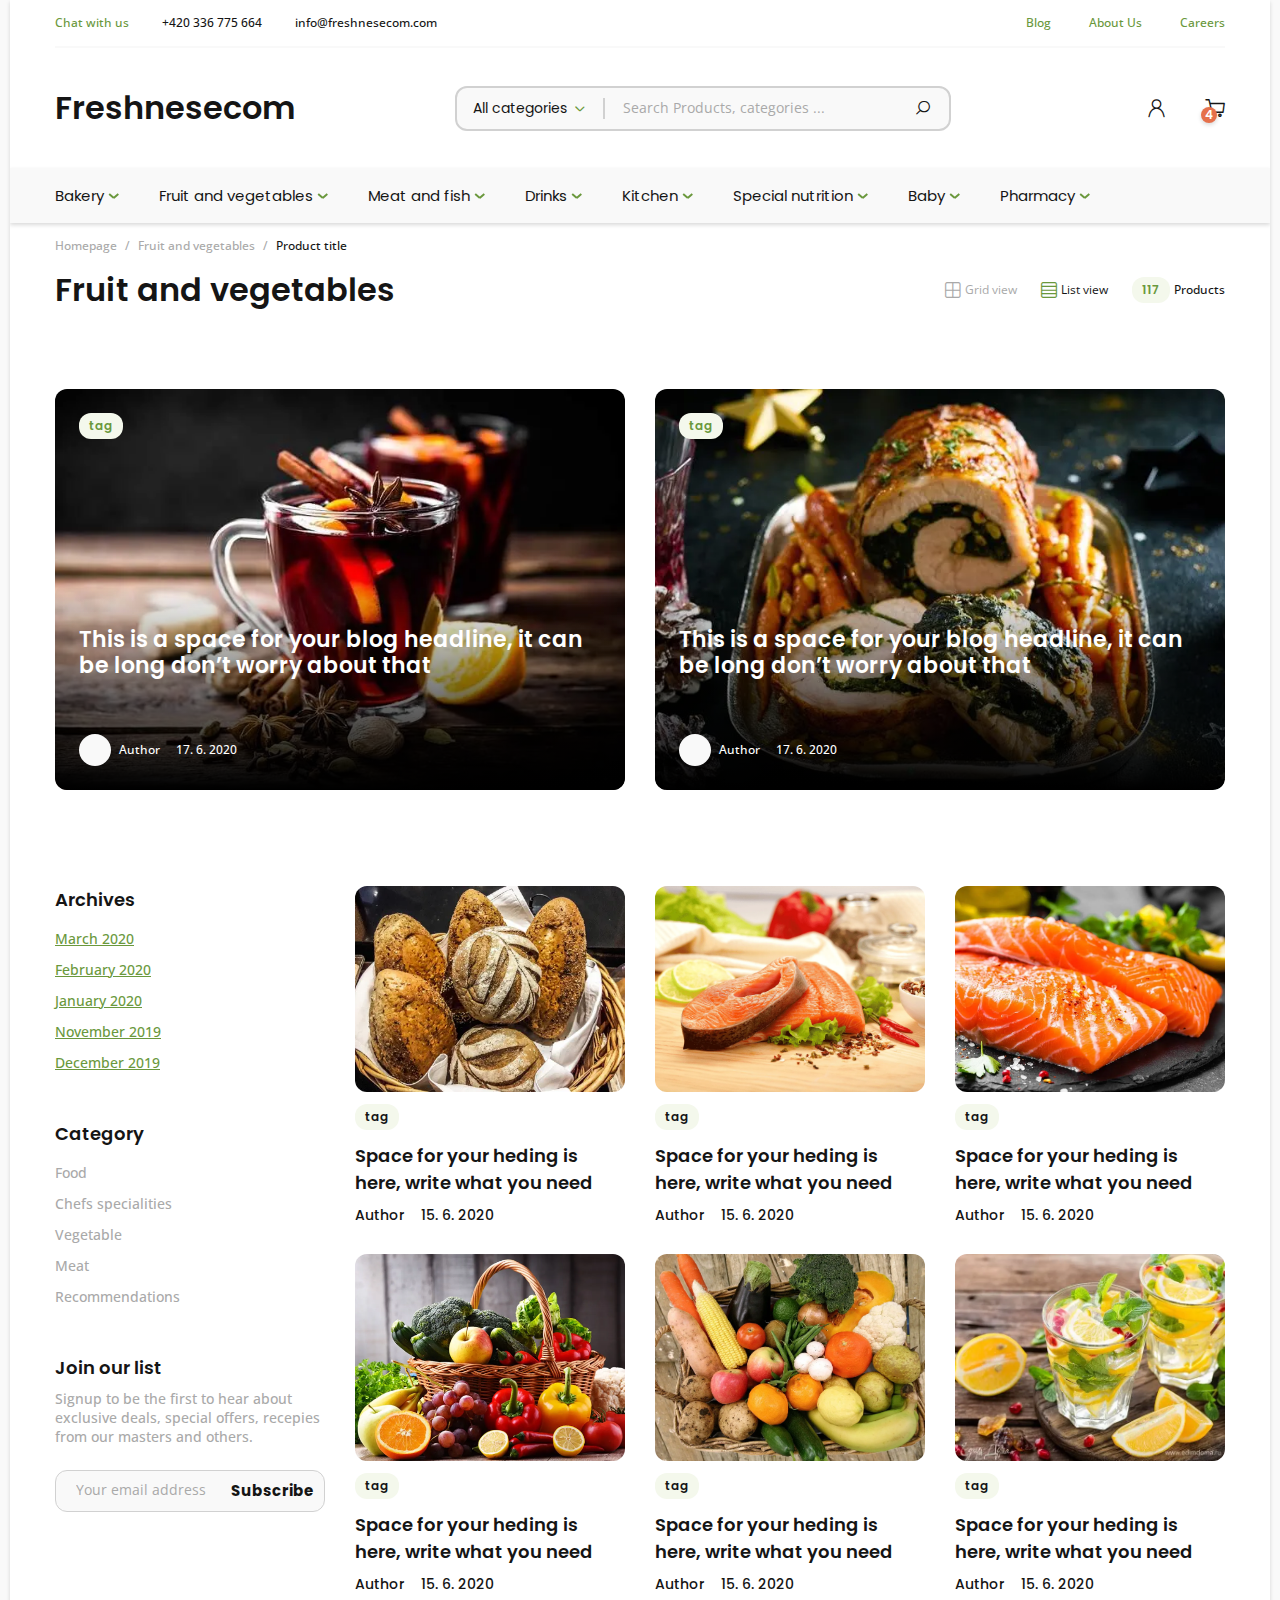
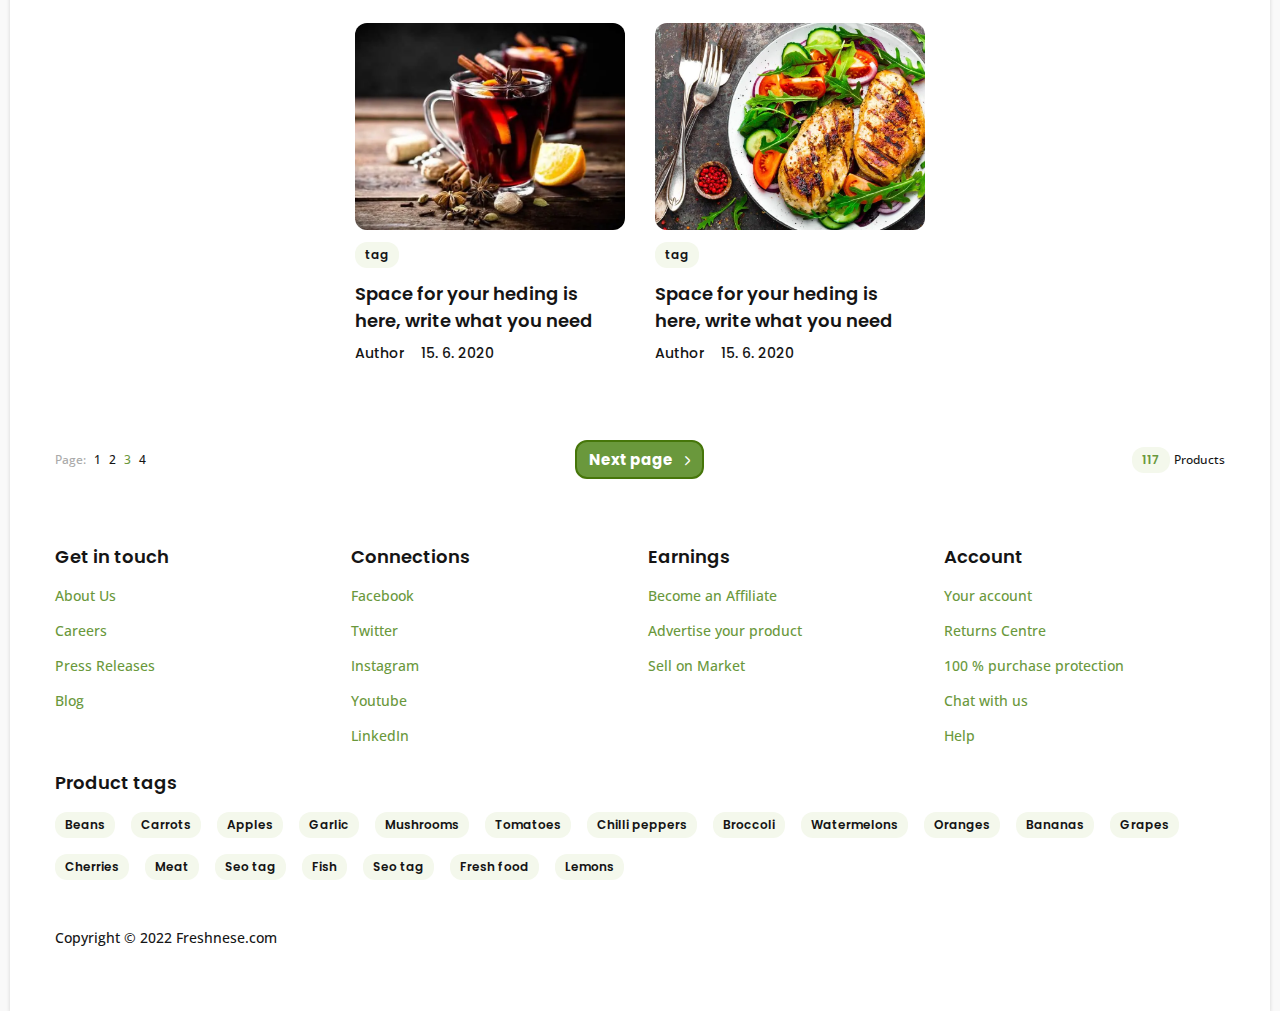
==== blog.html @ 4ec15a3d "27.02.2022" ====
<!DOCTYPE html>
<html lang="ru">

<head>
	<title>Блог</title>
	<meta charset="UTF-8">
	<meta name="format-detection" content="telephone=no">
	<!-- <style>body{opacity: 0;}</style> -->
	<link rel="stylesheet" href="css/style.css?_v=20220222182435">
	<!-- <link rel="shortcut icon" href="favicon.ico"> -->
	<!-- <meta name="robots" content="noindex, nofollow"> -->
	<meta name="viewport" content="width=device-width, initial-scale=1.0">
</head>

<body>
	<div class="loading">
		<img src="img/icons/loading.gif" alt="">
	</div>
	<div class="wrapper">
		<div class="wrapper__container _shadow">
			<!-- =================================== -->
			<header class="header">
				<div class="header__wrapper">
					<!-- Верхний этаж ============================= -->
					<div class="header__item top-floor">
						<div class="top-floor__body _flex">
							<div data-da=".bottom-floor__contacts,767.98" class="top-floor__item block-info _flex">
								<a href="#" class="block-info__item chat">Chat with us</a>
								<a href="tel:420336775664" class="block-info__item phone">+420 336 775 664</a>
								<a href="mailto:info@freshnesecom.com" class="block-info__item email">info@freshnesecom.com</a>
							</div>
							<div class="top-floor__item block-menu">
								<nav class="block-menu__body">
									<ul data-da=".bottom-floor__menu,767.98" class="block-menu__list _flex">
										<li class="block-menu__item"><a href="#" class="block-menu__link">Blog</a></li>
										<li class="block-menu__item"><a href="#" class="block-menu__link">About Us</a></li>
										<li class="block-menu__item"><a href="#" class="block-menu__link">Careers</a></li>
									</ul>
								</nav>
							</div>
						</div>
					</div>
					<!-- Второй этаж ============================== -->
					<div class="header__item middle-floor">
						<div class="middle-floor__body _flex">
							<!--  -->
							<div class="middle-floor__item">
								<a href="#" class="logo _title-h1">Freshnesecom</a>
							</div>
							<!--  -->
							<div class="middle-floor__item">
								<div class="action-box">
									<div class="action-box__item">
										<div class="action-box__category category">
											<button type="button" class="category__title category__title-text _icon-arrow-a">All
												categories</button>
											<button type="button" class="category__title category__title-icon"></button>
											<!-- category__body -->
										</div>
									</div>
									<div class="action-box__item">
										<div class="action-box__search search">
											<form action="#" class="search__body">
												<input autocomplete="off" type="search" name="form[]" data-error="Ошибка" placeholder="Search Products, categories ..." class="search__input">
												<button type="button" class="search__button _icon-search"></button>
											</form>
										</div>
									</div>
								</div>
							</div>
							<!--  -->
							<div class="middle-floor__item">
								<div class="middle-floor__icons icons-box">
									<button type="button" class="icon-search _icon-search"></button>
									<a href="#" class="icon-user _icon-user"></a>
									<a href="#" data-popup="#popup" class="icon-cart _icon-cart"><span class="_shadow">4</span></a>
									<button type="button" class="icon-menu"><span></span></button>
								</div>
							</div>
							<!--  -->
							<div id="category__body" class="category__body">
								<!-- <div class="category__inner"> -->
								<div id="js-menu" class="category__content category-menu">
									<ul class="category-menu__list">
										<li><a href="#">Bakery</a>
											<ul class="category-menu__sub-list">
												<li><a href="#">Bakery 1</a></li>
												<li><a href="#">Bakery 2</a></li>
												<li><a href="#">Bakery 3</a>
													<ul class="category-menu__sub-list">
														<li><a href="#">Bakery 3.1</a></li>
														<li><a href="#">Bakery 3.2</a></li>
														<li><a href="#">Bakery 3.3</a></li>
													</ul>
												</li>
											</ul>
										</li>
										<li><a href="#">Fruit and vegetables</a>
											<ul class="category-menu__sub-list">
												<li><a href="#">Fruit and vegetables 1</a></li>
												<li><a href="#">Fruit and vegetables 2</a></li>
												<li><a href="#">Fruit and vegetables 3</a>
													<ul class="category-menu__sub-list">
														<li><a href="#">Fruit and vegetables 3.1</a></li>
														<li><a href="#">Fruit and vegetables 3.2</a>
															<ul class="category-menu__sub-list">
																<li><a href="#">Fruit and vegetables 3.2.1</a></li>
																<li><a href="#">Fruit and vegetables 3.2.2</a></li>
																<li><a href="#">Fruit and vegetables 3.2.3</a></li>
															</ul>
														</li>
														<li><a href="#">Fruit and vegetables 3.3</a></li>
													</ul>
												</li>
											</ul>
										</li>
										<li><a href="#">Meat and fish</a></li>
										<li><a href="#">Drinks</a></li>
										<li><a href="#">Kitchen</a></li>
										<li><a href="#">Special nutrition</a></li>
										<li><a href="#">Baby</a></li>
										<li><a href="#">Pharmacy</a></li>
									</ul>
								</div>
								<!-- </div> -->
							</div>
						</div>
					</div>
					<!-- Нижний этаж ============================== -->
					<div class="header__item bottom-floor _shadow">
						<nav data-spollers data-one-spoller class="bottom-floor__body spollers _flex">
							<div class="bottom-floor__contacts"></div>
							<!--  -->
							<div class="spollers__item">
								<button type="button" data-spoller class="spollers__title">Bakery</button>
								<div class="spollers__body">
									<div>
										<a href="#" class="spollers__link">Bakery 1</a>
										<a href="#" class="spollers__link">Bakery 2</a>
										<a href="#" class="spollers__link">Bakery 3</a>
									</div>
								</div>
							</div>
							<!--  -->
							<div class="spollers__item">
								<button type="button" data-spoller class="spollers__title">Fruit and vegetables</button>
								<div class="spollers__body">
									<div>
										<a href="#" class="spollers__link">Fruit and vegetables 1</a>
										<a href="#" class="spollers__link">Fruit and vegetables 2</a>
										<a href="#" class="spollers__link">Fruit and vegetables 3</a>
									</div>
								</div>
							</div>
							<!--  -->
							<div class="spollers__item">
								<button type="button" data-spoller class="spollers__title">Meat and fish</button>
								<div class="spollers__body">
									<div>
										<a href="#" class="spollers__link">Meat and fish 1</a>
										<a href="#" class="spollers__link">Meat and fish 2</a>
										<a href="#" class="spollers__link">Meat and fish 3</a>
									</div>
								</div>
							</div>
							<!--  -->
							<div class="spollers__item">
								<button type="button" data-spoller class="spollers__title">Drinks</button>
								<div class="spollers__body">
									<div>
										<a href="#" class="spollers__link">Drinks 1</a>
										<a href="#" class="spollers__link">Drinks 2</a>
										<a href="#" class="spollers__link">Drinks 3</a>
									</div>
								</div>
							</div>
							<!--  -->
							<div class="spollers__item">
								<button type="button" data-spoller class="spollers__title">Kitchen</button>
								<div class="spollers__body">
									<div>
										<a href="#" class="spollers__link">Kitchen 1</a>
										<a href="#" class="spollers__link">Kitchen 2</a>
										<a href="#" class="spollers__link">Kitchen 3</a>
									</div>
								</div>
							</div>
							<!--  -->
							<div class="spollers__item">
								<button type="button" data-spoller class="spollers__title">Special nutrition</button>
								<div class="spollers__body">
									<div>
										<a href="#" class="spollers__link">Special nutrition 1</a>
										<a href="#" class="spollers__link">Special nutrition 2</a>
										<a href="#" class="spollers__link">Special nutrition 3</a>
									</div>
								</div>
							</div>
							<!--  -->
							<div class="spollers__item">
								<button type="button" data-spoller class="spollers__title">Baby</button>
								<div class="spollers__body">
									<div>
										<a href="#" class="spollers__link">Baby 1</a>
										<a href="#" class="spollers__link">Baby 2</a>
										<a href="#" class="spollers__link">Baby 3</a>
									</div>
								</div>
							</div>
							<!--  -->
							<div class="spollers__item">
								<button type="button" data-spoller class="spollers__title">Pharmacy</button>
								<div class="spollers__body">
									<div>
										<a href="#" class="spollers__link">Pharmacy 1</a>
										<a href="#" class="spollers__link">Pharmacy 2</a>
										<a href="#" class="spollers__link">Pharmacy 3</a>
									</div>
								</div>
							</div>
							<!--  -->
							<div class="bottom-floor__menu"></div>
						</nav>
					</div>
					<!-- ============================= -->
				</div>
			</header>
			<!-- =================================== -->
			<main class="page blog-page _scroll">
				<!-- ======================== -->
				<div class="page__body page-header">
					<div class="page-header__item bread-crumbs">
						<a href="" class="bread-crumbs__item">Homepage</a>
						<span class="bread-crumbs__item">/</span>
						<a href="" class="bread-crumbs__item">Fruit and vegetables</a>
						<span class="bread-crumbs__item">/</span>
						<p class="bread-crumbs__item">Product title</p>
					</div>
					<div class="page-header__item title-block _flex">
						<h1 class="_title-h1">Fruit and vegetables</h1>
						<div class="title-block__actions">
							<button data-grid-btn type="button" class="title-block__actions-item _icon-grid-view _active">Grid
								view</button>
							<button data-list-btn type="button" class="title-block__actions-item _icon-list-view">List
								view</button>
							<a href=" #" class="title-block__actions-item"><span class="tag">117</span>Products</a>
						</div>
					</div>
				</div>
				<!-- ======================== -->
				<div class="page__body excerpt-top  _padding-t-b-48">
					<div class="excerpt-top__items">
						<div class="excerpt-top__image -ibg">
							<a href="#"><picture><source srcset="img/7.webp" type="image/webp"><img src="img/7.jpg" alt=""></picture></a>
							<div class="veil">
								<h2 class="veil__title _title"><a href="#">This is a space for your blog headline, it can be
										long don’t
										worry about that</a></h2>
								<div class="veil__meta">
									<div></div>
									<p>Author<span>17. 6. 2020</span></p>
								</div>
							</div>
							<a href="#" class="tag">tag</a>
						</div>
					</div>
					<div class="excerpt-top__items">
						<div class="excerpt-top__image -ibg">
							<a href="#"><picture><source srcset="img/9.webp" type="image/webp"><img src="img/9.jpg" alt=""></picture></a>
							<div class="veil">
								<h2 class="veil__title _title"><a href="#">This is a space for your blog headline, it can be
										long don’t
										worry about that</a></h2>
								<div class="veil__meta">
									<div></div>
									<p>Author<span>17. 6. 2020</span></p>
								</div>
							</div>
							<a href="#" class="tag">tag</a>
						</div>
					</div>
				</div>
				<!-- ======================== -->
				<div class="page__body _padding-t-b-48 _flex">
					<!-- Сайтбар -->
					<div class="page__sidebar sidebar">
						<div class="sidebar__body">
							<!-- Виджет -->
							<div class="widget archives">
								<div class="widget__inner">
									<div class="_title-h2">Archives</div>
									<div class="home-widget__content">
										<a href="#" class="home-widget__item">March 2020</a>
										<a href="#" class="home-widget__item">February 2020</a>
										<a href="#" class="home-widget__item">January 2020</a>
										<a href="#" class="home-widget__item">November 2019</a>
										<a href="#" class="home-widget__item">December 2019</a>
									</div>
								</div>
							</div>
							<!-- Виджет -->
							<div class="widget category">
								<div class="widget__inner">
									<div class="_title-h2">Category</div>
									<div class="home-widget__content">
										<a href="#" class="home-widget__item">Food</a>
										<a href="#" class="home-widget__item">Chefs specialities</a>
										<a href="#" class="home-widget__item">Vegetable</a>
										<a href="#" class="home-widget__item">Meat</a>
										<a href="#" class="home-widget__item">Recommendations</a>
									</div>
								</div>
							</div>
							<!-- Виджет -->
							<div class="widget category">
								<div class="widget__inner">
									<div class="_title-h2">Join our list</div>
									<div class="subscribe-content">
										Signup to be the first to hear about exclusive deals, special offers, recepies from our
										masters and others.
									</div>
									<form action="#" class="subscribe">
										<input autocomplete="off" type="email" name="form[]" data-error="Error" placeholder="Your email address" class="subscribe__input">
										<button type="submit" class="subscribe__submit">Subscribe</button>
									</form>
								</div>
							</div>
							<!-- Виджет -->
						</div>
					</div>
					<!-- Контент -->
					<div class="page__content">

						<div data-grid-layaut class="content__body">
							<div class="_grid grid-layaut">
								<!--  -->
								<div class="content__col _padding-b-32">
									<div class="col-inner">
										<div class="col-image -ibg">
											<a href="#"><picture><source srcset="img/1.webp" type="image/webp"><img src="img/1.jpg" alt=""></picture></a>
										</div>
										<div class="col-content">
											<a href="#" class="tag">tag</a>
											<h2 class="_title-h2"><a href="#">Space for your heding is here, write what you
													need</a></h2>
											<p><a href="">Author</a><span><a href="">15. 6. 2020</a></span></p>
										</div>
									</div>
								</div>
								<!--  -->
								<div class="content__col _padding-b-32">
									<div class="col-inner">
										<div class="col-image -ibg">
											<a href="#"><picture><source srcset="img/2.webp" type="image/webp"><img src="img/2.jpg" alt=""></picture></a>
										</div>
										<div class="col-content">
											<a href="#" class="tag">tag</a>
											<h2 class="_title-h2"><a href="#">Space for your heding is here, write what you
													need</a></h2>
											<p><a href="">Author</a><span><a href="">15. 6. 2020</a></span></p>
										</div>
									</div>
								</div>
								<!--  -->
								<div class="content__col _padding-b-32">
									<div class="col-inner">
										<div class="col-image -ibg">
											<a href="#"><picture><source srcset="img/3.webp" type="image/webp"><img src="img/3.jpg" alt=""></picture></a>
										</div>
										<div class="col-content">
											<a href="#" class="tag">tag</a>
											<h2 class="_title-h2"><a href="#">Space for your heding is here, write what you
													need</a></h2>
											<p><a href="">Author</a><span><a href="">15. 6. 2020</a></span></p>
										</div>
									</div>
								</div>
								<!--  -->
								<div class="content__col _padding-b-32">
									<div class="col-inner">
										<div class="col-image -ibg">
											<a href="#"><picture><source srcset="img/4.webp" type="image/webp"><img src="img/4.jpg" alt=""></picture></a>
										</div>
										<div class="col-content">
											<a href="#" class="tag">tag</a>
											<h2 class="_title-h2"><a href="#">Space for your heding is here, write what you
													need</a></h2>
											<p><a href="">Author</a><span><a href="">15. 6. 2020</a></span></p>
										</div>
									</div>
								</div>
								<!--  -->
								<div class="content__col _padding-b-32">
									<div class="col-inner">
										<div class="col-image -ibg">
											<a href="#"><picture><source srcset="img/5.webp" type="image/webp"><img src="img/5.jpg" alt=""></picture></a>
										</div>
										<div class="col-content">
											<a href="#" class="tag">tag</a>
											<h2 class="_title-h2"><a href="#">Space for your heding is here, write what you
													need</a></h2>
											<p><a href="">Author</a><span><a href="">15. 6. 2020</a></span></p>
										</div>
									</div>
								</div>
								<!--  -->
								<div class="content__col _padding-b-32">
									<div class="col-inner">
										<div class="col-image -ibg">
											<a href="#"><picture><source srcset="img/6.webp" type="image/webp"><img src="img/6.jpg" alt=""></picture></a>
										</div>
										<div class="col-content">
											<a href="#" class="tag">tag</a>
											<h2 class="_title-h2"><a href="#">Space for your heding is here, write what you
													need</a></h2>
											<p><a href="">Author</a><span><a href="">15. 6. 2020</a></span></p>
										</div>
									</div>
								</div>
								<!--  -->
								<div class="content__col _padding-b-32">
									<div class="col-inner">
										<div class="col-image -ibg">
											<a href="#"><picture><source srcset="img/7.webp" type="image/webp"><img src="img/7.jpg" alt=""></picture></a>
										</div>
										<div class="col-content">
											<a href="#" class="tag">tag</a>
											<h2 class="_title-h2"><a href="#">Space for your heding is here, write what you
													need</a></h2>
											<p><a href="">Author</a><span><a href="">15. 6. 2020</a></span></p>
										</div>
									</div>
								</div>
								<!--  -->
								<div class="content__col _padding-b-32">
									<div class="col-inner">
										<div class="col-image -ibg">
											<a href="#"><picture><source srcset="img/8.webp" type="image/webp"><img src="img/8.jpg" alt=""></picture></a>
										</div>
										<div class="col-content">
											<a href="#" class="tag">tag</a>
											<h2 class="_title-h2"><a href="#">Space for your heding is here, write what you
													need</a></h2>
											<p><a href="">Author</a><span><a href="">15. 6. 2020</a></span></p>
										</div>
									</div>
								</div>
								<!--  -->
							</div>
						</div>

						<div data-list-layaut class="content__body">
							<div class="list-excerpt">
								<div class="list-excerpt__item">
									<div class="list-excerpt__row">
										<div class="list-excerpt__col">
											<div class="list-excerpt__image -ibg">
												<a href=""><picture><source srcset="img/9.webp" type="image/webp"><img src="img/9.jpg" alt=""></picture></a>
											</div>
										</div>
										<div class="list-excerpt__col">
											<div class="list-excerpt__content">
												<a href="#" class="tag">tag</a>
												<h2 class="list-excerpt__title"><a href="">Space for your heding is here, write what you need</a></h2>
												<div class="list-excerpt__text">Lorem ipsum dolor sit amet consectetur adipisicing elit. Officiis autem
													ducimus
													ullam, sapiente asperiores sunt hic expedita, veniam recusandae voluptatibus enim et dolore facere nisi
													corporis mollitia at omnis dignissimos...</div>
												<p><a href="#">Author</a><span><a href="#">15. 6. 2020</a></span></p>
											</div>
										</div>
									</div>
								</div>
								<!--  -->
								<div class="list-excerpt__item">
									<div class="list-excerpt__row">
										<div class="list-excerpt__col">
											<div class="list-excerpt__image -ibg">
												<a href=""><picture><source srcset="img/8.webp" type="image/webp"><img src="img/8.jpg" alt=""></picture></a>
											</div>
										</div>
										<div class="list-excerpt__col">
											<div class="list-excerpt__content">
												<a href="#" class="tag">tag</a>
												<h2 class="list-excerpt__title"><a href="">Space for your heding is here, write what you need</a></h2>
												<div class="list-excerpt__text">Lorem ipsum dolor sit amet consectetur adipisicing elit. Officiis autem
													ducimus
													ullam, sapiente asperiores sunt hic expedita, veniam recusandae voluptatibus enim et dolore facere nisi
													corporis mollitia at omnis dignissimos...</div>
												<p><a href="#">Author</a><span><a href="#">15. 6. 2020</a></span></p>
											</div>
										</div>
									</div>
								</div>
								<!--  -->
								<div class="list-excerpt__item">
									<div class="list-excerpt__row">
										<div class="list-excerpt__col">
											<div class="list-excerpt__image -ibg">
												<a href=""><picture><source srcset="img/5.webp" type="image/webp"><img src="img/5.jpg" alt=""></picture></a>
											</div>
										</div>
										<div class="list-excerpt__col">
											<div class="list-excerpt__content">
												<a href="#" class="tag">tag</a>
												<h2 class="list-excerpt__title"><a href="">Space for your heding is here, write what you need</a></h2>
												<div class="list-excerpt__text">Lorem ipsum dolor sit amet consectetur adipisicing elit. Officiis autem
													ducimus
													ullam, sapiente asperiores sunt hic expedita, veniam recusandae voluptatibus enim et dolore facere nisi
													corporis mollitia at omnis dignissimos...</div>
												<p><a href="#">Author</a><span><a href="#">15. 6. 2020</a></span></p>
											</div>
										</div>
									</div>
								</div>
								<!--  -->
							</div>
						</div>
					</div>
				</div>
			</main>
			<div class="show-more-box _flex">
				<div class="paginations">
					<span>Page:</span>
					<a href="#">1</a>
					<a href="#">2</a>
					<a href="#" class="_active">3</a>
					<a href="#">4</a>
				</div>
				<button type=" button" class="_btn _btn-background _ar">Next page</button>
				<a href=" #" class="title-block__actions-item"><span class="tag">117</span>Products</a>
			</div>
			<footer class="footer">
				<div class="footer__wrapper _padding-t-b-64">
					<div class="page__body">
						<div data-spollers="767.98,max" data-one-spoller class="spollers _grid">
							<div class="spollers__item">
								<button type="button" data-spoller class="spollers__title _title-h2">Get in touch</button>
								<div class="spollers__body _padding-b-24">
									<div>
										<a href="#" class="footer-widget__item">About Us</a>
										<a href="#" class="footer-widget__item">Careers</a>
										<a href="#" class="footer-widget__item">Press Releases</a>
										<a href="#" class="footer-widget__item">Blog</a>
									</div>
								</div>
							</div>

							<div class="spollers__item">
								<button type="button" data-spoller class="spollers__title _title-h2">Connections</button>
								<div class="spollers__body">
									<div>
										<a href="#" class="footer-widget__item">Facebook</a>
										<a href="#" class="footer-widget__item">Twitter</a>
										<a href="#" class="footer-widget__item">Instagram</a>
										<a href="#" class="footer-widget__item">Youtube</a>
										<a href="#" class="footer-widget__item">LinkedIn</a>
									</div>
								</div>
							</div>

							<div class="spollers__item">
								<button type="button" data-spoller class="spollers__title _title-h2">Earnings</button>
								<div class="spollers__body">
									<div>
										<a href="#" class="footer-widget__item">Become an Affiliate</a>
										<a href="#" class="footer-widget__item">Advertise your product</a>
										<a href="#" class="footer-widget__item">Sell on Market</a>
									</div>
								</div>
							</div>

							<div class="spollers__item">
								<button type="button" data-spoller class="spollers__title _title-h2">Account</button>
								<div class="spollers__body">
									<div>
										<a href="#" class="footer-widget__item">Your account</a>
										<a href="#" class="footer-widget__item">Returns Centre</a>
										<a href="#" class="footer-widget__item">100 % purchase protection</a>
										<a href="#" class="footer-widget__item">Chat with us</a>
										<a href="#" class="footer-widget__item">Help</a>
									</div>
								</div>
							</div>
						</div>
					</div>
					<div class="page__body _padding-t-24 _padding-b-24">
						<div class="footer__tags-title _title-h2">Product tags</div>
						<div class="footer__tags">
							<a href="#" class="tag">Beans</a>
							<a href="#" class="tag">Carrots</a>
							<a href="#" class="tag">Apples</a>
							<a href="#" class="tag">Garlic</a>
							<a href="#" class="tag">Mushrooms</a>
							<a href="#" class="tag">Tomatoes</a>
							<a href="#" class="tag">Chilli peppers</a>
							<a href="#" class="tag">Broccoli</a>
							<a href="#" class="tag">Watermelons</a>
							<a href="#" class="tag">Oranges</a>
							<a href="#" class="tag">Bananas</a>
							<a href="#" class="tag">Grapes</a>
							<a href="#" class="tag">Cherries</a>
							<a href="#" class="tag">Meat</a>
							<a href="#" class="tag">Seo tag</a>
							<a href="#" class="tag">Fish</a>
							<a href="#" class="tag">Seo tag</a>
							<a href="#" class="tag">Fresh food</a>
							<a href="#" class="tag">Lemons</a>
						</div>
					</div>
					<div class="page__body _padding-t-24 copy">Copyright © 2022 Freshnese.com</div>
				</div>
			</footer>
		</div>
	</div>
	<div id="popup" aria-hidden="true" class="popup">
		<div class="popup__wrapper">
			<div class="popup__content">
				<div class="popup__header">
					<div class="cart-block__title">Shopping cart</div>
					<div class="cart-block__close">
						<span>Close</span>
						<button data-close type="button" class="close__button"></button>
					</div>
				</div>

				<div class="popup__text">
					<div class="cart-block">

						<div class="cart-block__item bascket-content">
							<div class="bascket-content__item _flex">
								<div class="bascket-content__col">
									<div class="bascket-content__image -ibg">
										<picture><source srcset="img/1.webp" type="image/webp"><img src="img/1.jpg" alt=""></picture>
									</div>
								</div>
								<div class="bascket-content__col">
									<div class="bascket-content__title">Product title</div>
									<div class="bascket-content__text"><span>Farm:</span>Tharamis Farm</div>
									<div class="bascket-content__text"><span>Freshness:</span>1 day old</div>
								</div>
							</div>
							<div class="bascket-content__item _flex">
								<div class="bascket-content__col">
									<div class="bascket-content__text"><img src="img/icons/favorite.svg" alt=""><span>Wishlist</span>
									</div>
									<div class="bascket-content__text _icon-compare"><span>Compare</span></div>
									<div class="bascket-content__text _icon-remove"><span>Remove</span></div>
								</div>
								<div class="bascket-content__col">
									<div class="cart-rating">
										<span class="star-pouring _icon-star"></span>
										<span class="star-pouring _icon-star"></span>
										<span class="star-pouring _icon-star"></span>
										<span class="star-pouring _icon-star"></span>
										<span class="_icon-star"></span>
									</div>
									<div class="col-price">
										<span class="new-price">0.28 USD</span>
										<span class="old-price">48.56</span>
									</div>
								</div>
								<div class="bascket-content__col">
									<div class="bascket-content__pcs">
										<div class="pcs">1</div>
										<div class="pcs-add">
											<p class="plus">+</p>
											<span>/</span>
											<p class="minus">-</p>
										</div>
									</div>
								</div>
							</div>
						</div>

						<div class="cart-block__item bascket-content">
							<div class="bascket-content__item _flex">
								<div class="bascket-content__col">
									<div class="bascket-content__image -ibg">
										<picture><source srcset="img/3.webp" type="image/webp"><img src="img/3.jpg" alt=""></picture>
									</div>
								</div>
								<div class="bascket-content__col">
									<div class="bascket-content__title">Product title</div>
									<div class="bascket-content__text"><span>Farm:</span>Tharamis Farm</div>
									<div class="bascket-content__text"><span>Freshness:</span>1 day old</div>
								</div>
							</div>
							<div class="bascket-content__item _flex">
								<div class="bascket-content__col">
									<div class="bascket-content__text"><img src="img/icons/favorite.svg" alt=""><span>Wishlist</span>
									</div>
									<div class="bascket-content__text _icon-compare"><span>Compare</span></div>
									<div class="bascket-content__text _icon-remove"><span>Remove</span></div>
								</div>
								<div class="bascket-content__col">
									<div class="cart-rating">
										<span class="star-pouring _icon-star"></span>
										<span class="star-pouring _icon-star"></span>
										<span class="star-pouring _icon-star"></span>
										<span class="star-pouring _icon-star"></span>
										<span class="_icon-star"></span>
									</div>
									<div class="col-price">
										<span class="new-price">0.28 USD</span>
										<span class="old-price">48.56</span>
									</div>
								</div>
								<div class="bascket-content__col">
									<div class="bascket-content__pcs">
										<div class="pcs">1</div>
										<div class="pcs-add">
											<p class="plus">+</p>
											<span>/</span>
											<p class="minus">-</p>
										</div>
									</div>
								</div>
							</div>
						</div>

						<div class="cart-block__item bascket-content">
							<div class="bascket-content__item _flex">
								<div class="bascket-content__col">
									<div class="bascket-content__image -ibg">
										<picture><source srcset="img/4.webp" type="image/webp"><img src="img/4.jpg" alt=""></picture>
									</div>
								</div>
								<div class="bascket-content__col">
									<div class="bascket-content__title">Product title</div>
									<div class="bascket-content__text"><span>Farm:</span>Tharamis Farm</div>
									<div class="bascket-content__text"><span>Freshness:</span>1 day old</div>
								</div>
							</div>
							<div class="bascket-content__item _flex">
								<div class="bascket-content__col">
									<div class="bascket-content__text"><img src="img/icons/favorite.svg" alt=""><span>Wishlist</span>
									</div>
									<div class="bascket-content__text _icon-compare"><span>Compare</span></div>
									<div class="bascket-content__text _icon-remove"><span>Remove</span></div>
								</div>
								<div class="bascket-content__col">
									<div class="cart-rating">
										<span class="star-pouring _icon-star"></span>
										<span class="star-pouring _icon-star"></span>
										<span class="star-pouring _icon-star"></span>
										<span class="star-pouring _icon-star"></span>
										<span class="_icon-star"></span>
									</div>
									<div class="col-price">
										<span class="new-price">0.28 USD</span>
										<span class="old-price">48.56</span>
									</div>
								</div>
								<div class="bascket-content__col">
									<div class="bascket-content__pcs">
										<div class="pcs">1</div>
										<div class="pcs-add">
											<p class="plus">+</p>
											<span>/</span>
											<p class="minus">-</p>
										</div>
									</div>
								</div>
							</div>
						</div>

						<div class="cart-block__item bascket-content">
							<div class="bascket-content__item _flex">
								<div class="bascket-content__col">
									<div class="bascket-content__image -ibg">
										<picture><source srcset="img/2.webp" type="image/webp"><img src="img/2.jpg" alt=""></picture>
									</div>
								</div>
								<div class="bascket-content__col">
									<div class="bascket-content__title">Product title</div>
									<div class="bascket-content__text"><span>Farm:</span>Tharamis Farm</div>
									<div class="bascket-content__text"><span>Freshness:</span>1 day old</div>
								</div>
							</div>
							<div class="bascket-content__item _flex">
								<div class="bascket-content__col">
									<div class="bascket-content__text"><img src="img/icons/favorite.svg" alt=""><span>Wishlist</span>
									</div>
									<div class="bascket-content__text _icon-compare"><span>Compare</span></div>
									<div class="bascket-content__text _icon-remove"><span>Remove</span></div>
								</div>
								<div class="bascket-content__col">
									<div class="cart-rating">
										<span class="star-pouring _icon-star"></span>
										<span class="star-pouring _icon-star"></span>
										<span class="star-pouring _icon-star"></span>
										<span class="star-pouring _icon-star"></span>
										<span class="_icon-star"></span>
									</div>
									<div class="col-price">
										<span class="new-price">0.28 USD</span>
										<span class="old-price">48.56</span>
									</div>
								</div>
								<div class="bascket-content__col">
									<div class="bascket-content__pcs">
										<div class="pcs">1</div>
										<div class="pcs-add">
											<p class="plus">+</p>
											<span>/</span>
											<p class="minus">-</p>
										</div>
									</div>
								</div>
							</div>
						</div>
					</div>
				</div>
				<div class="popup__footer">
					<div class="popup__footer-item">
						<span>Subtotal</span>
						<span>73.98 USD</span>
					</div>
					<div class="popup__footer-item">
						<a href="category_list.html" target="_blanck" class="_btn _btn-emptydd">Continue shopping</a>
						<a href="сheckout.html" target="_blanck" class="_btn _btn-background">Go to Checkout</a>
					</div>

				</div>
			</div>
		</div>
	</div>
	<script src="https://ajax.googleapis.com/ajax/libs/jquery/3.2.1/jquery.min.js?_v=20220222182435"></script>
	<script src="js/app.min.js?_v=20220222182435"></script>
</body>

</html>
---- css/style.css ----
@import url(https://fonts.googleapis.com/css2?family=Open+Sans&family=Poppins:wght@500;600;700&display=swap);
@charset "UTF-8";
@font-face {
  font-family: icons;
  font-display: swap;
  src: url("../fonts/icons.woff2") format("woff2"), url("../fonts/icons.woff") format("woff");
  font-weight: 400;
  font-style: normal;
}
._ar:after, .slinky-theme-default .next::after,
.slinky-theme-default .back::before, [class*=_icon-]:before, [class*=_icon-]:after {
  font-family: "icons";
  font-style: normal;
  font-weight: normal;
  font-variant: normal;
  text-transform: none;
  line-height: 1;
  -webkit-font-smoothing: antialiased;
  -moz-osx-font-smoothing: grayscale;
}

[class*=_icon-]:before, [class*=_icon-]:after {
  display: block;
}

._icon-arrow-l:before {
  content: "\e90a";
}

._icon-arrow-r:before {
  content: "\e90b";
}

._icon-arrow-r-a:after {
  content: "\e90b";
}

._icon-cart:before {
  content: "\e902";
}

._icon-arrow:before {
  content: "\e900";
}

._icon-arrow-a:after {
  content: "\e900";
}

._icon-back:before {
  content: "\e901";
}

._icon-compare:before {
  content: "\e903";
}

._icon-grid-view:before {
  content: "\e904";
}

._icon-list-view:before {
  content: "\e905";
}

._icon-remove:before {
  content: "\e906";
}

._icon-search:before {
  content: "\e907";
}

._icon-star:before {
  content: "\e908";
}

._icon-user:before {
  content: "\e909";
}

* {
  padding: 0px;
  margin: 0px;
  border: 0px;
}

*,
*:before,
*:after {
  box-sizing: border-box;
}

html,
body {
  height: 100%;
  min-width: 320px;
}

body {
  color: #151515;
  line-height: 1;
  font-family: "Poppins";
  font-size: 0.875rem;
  -ms-text-size-adjust: 100%;
  -moz-text-size-adjust: 100%;
  -webkit-text-size-adjust: 100%;
  -webkit-font-smoothing: antialiased;
  -moz-osx-font-smoothing: grayscale;
}

input,
button,
textarea {
  font-family: "Poppins";
  font-size: inherit;
}

button {
  cursor: pointer;
  color: inherit;
  background-color: inherit;
}

a {
  color: inherit;
}

a:link,
a:visited {
  text-decoration: none;
}

a:hover {
  text-decoration: none;
}

ul li {
  list-style: none;
}

img {
  vertical-align: top;
}

h1,
h2,
h3,
h4,
h5,
h6 {
  font-weight: inherit;
  font-size: inherit;
}

.loading {
  display: flex;
  align-items: center;
  justify-content: center;
  position: fixed;
  top: 0;
  left: 0;
  width: 100vw;
  min-height: 100%;
  background: #f9f9f9;
  z-index: 300;
}
.loading img {
  width: 50px;
}

body {
  display: flex;
  flex-direction: column;
  font-weight: 500;
  background: #f9f9f9;
}
.lock body {
  overflow: hidden;
  touch-action: none;
}
.loaded body .loading {
  opacity: 0;
  visibility: hidden;
  transition: all 0.3s ease 0s;
}

.wrapper__container {
  min-height: 100%;
  display: flex;
  flex-direction: column;
  overflow: hidden;
  background: #ffffff;
}
.wrapper__container > .page {
  position: relative;
  flex: 1 1 auto;
}
.wrapper__container > * {
  min-width: 0;
}

/*
(i) Стили будут применяться ко 
всем классам содержащим *__container
Например header__container, main__container и т.д.
Снипет (HTML): cnt
*/
[class*=__container] {
  max-width: 73.125rem;
  box-sizing: content-box;
  margin: 0 auto;
  padding: 0 2.8125rem;
}

body::after {
  content: "";
  background-color: rgba(0, 0, 0, 0.5);
  position: fixed;
  width: 100%;
  height: 100%;
  top: 0;
  left: 0;
  opacity: 0;
  transition: opacity 0.8s ease 0s;
  pointer-events: none;
  z-index: 149;
}

body.popup-show::after {
  opacity: 1;
}

.popup {
  position: fixed;
  top: 0;
  left: 0;
  bottom: 0;
  right: 0;
  z-index: 100;
  transition: visibility 0.8s ease 0s;
  visibility: hidden;
  z-index: 150;
  pointer-events: none;
}

.popup_show {
  visibility: visible;
  overflow: auto;
  pointer-events: auto;
}

.popup_show .popup__content {
  visibility: visible;
  transform: scale(1);
}

.popup__wrapper {
  display: flex;
  flex-direction: column;
  align-items: center;
  min-height: 100%;
  flex: 1 1 auto;
  width: 100%;
  display: flex;
  justify-content: center;
  align-items: center;
}

.popup__content {
  position: relative;
  visibility: hidden;
  transform: scale(0);
  transition: transform 0.3s ease 0s;
  background-color: #fff;
  padding-top: 3.125rem;
  padding-bottom: 8.625rem;
}
.lock .popup__content {
  visibility: visible;
}
@media (max-width: 29.99875em) {
  .popup__content {
    padding-bottom: 13rem;
  }
}

.popup__header {
  display: flex;
  justify-content: space-between;
  align-items: center;
  position: fixed;
  padding: 0 1rem;
  top: 0;
  left: 0;
  width: 100%;
  height: 3.125rem;
  z-index: 5;
  box-shadow: 0px 2px 4px rgba(0, 0, 0, 0.15);
}

.popup__footer {
  display: flex;
  flex-direction: column;
  position: fixed;
  left: 0;
  bottom: 0;
  padding: 1rem;
  width: 100%;
  min-height: 6.25rem;
  z-index: 5;
  box-shadow: 0px -2px 4px rgba(0, 0, 0, 0.15);
}
@media (max-width: 29.99875em) {
  .popup__footer {
    gap: 1.25rem;
  }
}

.popup__footer-item {
  display: flex;
}
.popup__footer-item:first-child {
  flex-direction: column;
}
.popup__footer-item:first-child span:first-child {
  font-weight: 600;
  font-size: 0.75rem;
  line-height: 1.125rem;
  padding-bottom: 0.5rem;
}
.popup__footer-item:first-child span:last-child {
  font-weight: 600;
  font-size: 1.625rem;
  line-height: 2.4375rem;
}
.popup__footer-item:last-child {
  align-items: center;
  justify-content: space-between;
  height: 40px;
}
.popup__footer-item:last-child a {
  transition: all 0.3s ease 0s;
}
@media (any-hover: hover) {
  .popup__footer-item:last-child a:first-child:hover {
    box-shadow: none;
    color: #6a983c;
  }
  .popup__footer-item:last-child a:first-child:active {
    box-shadow: none;
  }
}
@media (max-width: 29.99875em) {
  .popup__footer-item:last-child {
    flex-direction: column;
    align-items: start;
    gap: 1.25rem;
    height: 5.625rem;
  }
}

.spollers {
  display: grid;
  gap: 15px;
}

.spollers__item {
  font-size: 1.25rem;
}
.spollers__title {
  width: 100%;
  cursor: default;
  text-align: left;
  border: 1px solid #eee;
  padding: 0.625rem 0.9375rem;
  border-radius: 0.3125rem;
  position: relative;
}
._spoller-init .spollers__title {
  cursor: pointer;
}
._spoller-init .spollers__title::before, ._spoller-init .spollers__title::after {
  content: "";
  position: absolute;
  right: 10px;
  top: 50%;
  background-color: #000;
  height: 2px;
  width: 15px;
  transition: transform 0.5s ease 0s;
}
._spoller-init .spollers__title::before {
  transform: translate(-75%, -50%) rotate(40deg);
}
._spoller-init .spollers__title::after {
  transform: translate(0, -50%) rotate(-40deg);
}
._spoller-init .spollers__title._spoller-active::before {
  transform: translateX(-75%) rotate(-40deg);
}
._spoller-init .spollers__title._spoller-active::after {
  transform: rotate(40deg);
}

.spollers__body {
  padding: 1.25rem;
  border-radius: 0.3125rem;
  border: 1px solid #eee;
}

/*================================*/
/* Меню всех категорий */
.slinky-menu {
  overflow: hidden;
  transform: translateZ(0);
}
.slinky-menu > ul {
  font-weight: 500;
  font-size: 0.9375rem;
  line-height: 1.375rem;
  left: 0;
  position: relative;
  transform: translateZ(0);
}
.slinky-menu ul,
.slinky-menu li {
  list-style: none;
  margin: 0;
}
.slinky-menu ul {
  width: 100%;
}
.slinky-menu a {
  align-items: center;
  display: flex;
}
.slinky-menu a span {
  flex: 1;
  line-height: 1.4;
}
.slinky-menu li ul {
  display: none;
  left: 100%;
  position: absolute;
  top: 0;
}
.slinky-menu .header {
  display: flex;
}
.slinky-menu .header .title {
  font-weight: 800;
  flex: 1;
  line-height: 1.4;
  margin: 0;
  order: 1;
}

.slinky-theme-default {
  background: #f6f7f8;
}
.slinky-theme-default .title {
  color: #151515;
  padding: 1em;
}
.slinky-theme-default li {
  line-height: 1;
}
.slinky-theme-default a:not(.back) {
  color: #151515;
  padding: 1em;
  transition: all 0.3s ease 0s;
}
.slinky-theme-default a:not(.back):hover {
  background: #6a983c;
  color: #fff;
}
.slinky-theme-default a:not(.back):active {
  background: rgba(106, 152, 60, 0.5);
  color: #fff;
}
.slinky-theme-default .next::after,
.slinky-theme-default .back::before {
  font-size: 0.5rem;
  content: "\e900";
  transition: 200ms;
  color: #151515;
}
.slinky-theme-default .next::after {
  margin-left: 1em;
  transform: rotate(-90deg);
}
.slinky-theme-default .back::before {
  padding: 1em;
  transform: rotate(90deg);
}
.slinky-theme-default .next:hover::after,
.slinky-theme-default .back:hover::before {
  opacity: 0.75;
}
.slinky-theme-default .next:active::after,
.slinky-theme-default .back:active::before {
  opacity: 1;
}

.noUi-target {
  position: relative;
}

.noUi-base,
.noUi-connects {
  width: 100%;
  height: 100%;
  position: relative;
  z-index: 1;
}

.noUi-connects {
  overflow: hidden;
  z-index: 0;
}

.noUi-connect,
.noUi-origin {
  will-change: transform;
  position: absolute;
  z-index: 1;
  top: 0;
  right: 0;
  height: 100%;
  width: 100%;
  -ms-transform-origin: 0 0;
  -webkit-transform-origin: 0 0;
  -webkit-transform-style: preserve-3d;
  transform-origin: 0 0;
  transform-style: flat;
}

.noUi-txt-dir-rtl.noUi-horizontal .noUi-origin {
  left: 0;
  right: auto;
}

.noUi-vertical .noUi-origin {
  top: -100%;
  width: 0;
}

.noUi-horizontal .noUi-origin {
  height: 0;
}

.noUi-handle {
  backface-visibility: hidden;
  position: absolute;
}

.noUi-touch-area {
  height: 100%;
  width: 100%;
}

.noUi-horizontal {
  height: 0.375rem;
}

.noUi-horizontal .noUi-handle {
  width: 1.25rem;
  height: 1.25rem;
  right: -17px;
  top: -8px;
}

.noUi-vertical {
  width: 0.375rem;
}

.noUi-target {
  background: #ebebeb;
}

.noUi-connect {
  background: #6a983c;
}

.noUi-handle {
  border: 1px solid #d1d1d1;
  border-radius: 50%;
  background: #fff;
  cursor: pointer;
  box-shadow: 0px 2px 4px rgba(0, 0, 0, 0.25);
}

/* Slider */
.slick-slider {
  position: relative;
  display: block;
  box-sizing: border-box;
  -webkit-touch-callout: none;
  -webkit-user-select: none;
  -khtml-user-select: none;
  -moz-user-select: none;
  -ms-user-select: none;
  user-select: none;
  -ms-touch-action: pan-y;
  touch-action: pan-y;
  -webkit-tap-highlight-color: transparent;
}

.slick-list {
  position: relative;
  overflow: hidden;
  display: block;
  margin: 0;
  padding: 0;
}
.slick-list:focus {
  outline: none;
}
.slick-list.dragging {
  cursor: pointer;
  cursor: hand;
}

.slick-slider .slick-track,
.slick-slider .slick-list {
  -webkit-transform: translate3d(0, 0, 0);
  -moz-transform: translate3d(0, 0, 0);
  -ms-transform: translate3d(0, 0, 0);
  -o-transform: translate3d(0, 0, 0);
  transform: translate3d(0, 0, 0);
}

.slick-track {
  position: relative;
  left: 0;
  top: 0;
  display: block;
  margin-left: auto;
  margin-right: auto;
}
.slick-track:before, .slick-track:after {
  content: "";
  display: table;
}
.slick-track:after {
  clear: both;
}
.slick-loading .slick-track {
  visibility: hidden;
}

.slick-slide {
  float: left;
  height: 100%;
  min-height: 1px;
  display: none;
}
[dir=rtl] .slick-slide {
  float: right;
}
.slick-slide img {
  display: block;
}
.slick-slide.slick-loading img {
  display: none;
}
.slick-slide.dragging img {
  pointer-events: none;
}
.slick-initialized .slick-slide {
  display: block;
}
.slick-loading .slick-slide {
  visibility: hidden;
}
.slick-vertical .slick-slide {
  display: block;
  height: auto;
  border: 1px solid transparent;
}

.slick-arrow.slick-hidden {
  display: none;
}

[class*=-ibg] {
  position: relative;
}
[class*=-ibg] img {
  position: absolute;
  width: 100%;
  height: 100%;
  top: 0;
  left: 0;
  object-fit: cover;
}

[class*=-ibg_contain] img {
  object-fit: contain;
}

._grid {
  display: grid;
  grid-template-columns: repeat(auto-fit, minmax(260px, 1fr));
}

._flex {
  display: flex;
  flex-wrap: wrap;
}

@media (min-width: 78.75em) {
  ._padding-t-64 {
    padding-top: 4rem;
  }
}
@media (min-width: 20em) and (max-width: 78.75em) {
  ._padding-t-64 {
    padding-top: calc(1.25rem + 2.75 * (100vw - 20rem) / 58.75);
  }
}
@media (max-width: 20em) {
  ._padding-t-64 {
    padding-top: 1.25rem;
  }
}
@media (min-width: 78.75em) {
  ._padding-b-64 {
    padding-bottom: 4rem;
  }
}
@media (min-width: 20em) and (max-width: 78.75em) {
  ._padding-b-64 {
    padding-bottom: calc(1.25rem + 2.75 * (100vw - 20rem) / 58.75);
  }
}
@media (max-width: 20em) {
  ._padding-b-64 {
    padding-bottom: 1.25rem;
  }
}
@media (min-width: 78.75em) {
  ._padding-t-b-64 {
    padding-top: 4rem;
  }
}
@media (min-width: 20em) and (max-width: 78.75em) {
  ._padding-t-b-64 {
    padding-top: calc(0.625rem + 3.375 * (100vw - 20rem) / 58.75);
  }
}
@media (max-width: 20em) {
  ._padding-t-b-64 {
    padding-top: 0.625rem;
  }
}
@media (min-width: 78.75em) {
  ._padding-t-b-64 {
    padding-bottom: 4rem;
  }
}
@media (min-width: 20em) and (max-width: 78.75em) {
  ._padding-t-b-64 {
    padding-bottom: calc(0.625rem + 3.375 * (100vw - 20rem) / 58.75);
  }
}
@media (max-width: 20em) {
  ._padding-t-b-64 {
    padding-bottom: 0.625rem;
  }
}
@media (min-width: 78.75em) {
  ._padding-t-b-48 {
    padding-top: 3rem;
  }
}
@media (min-width: 20em) and (max-width: 78.75em) {
  ._padding-t-b-48 {
    padding-top: calc(0.625rem + 2.375 * (100vw - 20rem) / 58.75);
  }
}
@media (max-width: 20em) {
  ._padding-t-b-48 {
    padding-top: 0.625rem;
  }
}
@media (min-width: 78.75em) {
  ._padding-t-b-48 {
    padding-bottom: 3rem;
  }
}
@media (min-width: 20em) and (max-width: 78.75em) {
  ._padding-t-b-48 {
    padding-bottom: calc(0.625rem + 2.375 * (100vw - 20rem) / 58.75);
  }
}
@media (max-width: 20em) {
  ._padding-t-b-48 {
    padding-bottom: 0.625rem;
  }
}
@media (min-width: 78.75em) {
  ._padding-t-48 {
    padding-top: 3rem;
  }
}
@media (min-width: 20em) and (max-width: 78.75em) {
  ._padding-t-48 {
    padding-top: calc(0.625rem + 2.375 * (100vw - 20rem) / 58.75);
  }
}
@media (max-width: 20em) {
  ._padding-t-48 {
    padding-top: 0.625rem;
  }
}
@media (min-width: 78.75em) {
  ._padding-b-48 {
    padding-bottom: 3rem;
  }
}
@media (min-width: 20em) and (max-width: 78.75em) {
  ._padding-b-48 {
    padding-bottom: calc(0.625rem + 2.375 * (100vw - 20rem) / 58.75);
  }
}
@media (max-width: 20em) {
  ._padding-b-48 {
    padding-bottom: 0.625rem;
  }
}
@media (min-width: 78.75em) {
  ._padding-b-32 {
    padding-bottom: 2rem;
  }
}
@media (min-width: 20em) and (max-width: 78.75em) {
  ._padding-b-32 {
    padding-bottom: calc(1.25rem + 0.75 * (100vw - 20rem) / 58.75);
  }
}
@media (max-width: 20em) {
  ._padding-b-32 {
    padding-bottom: 1.25rem;
  }
}
._padding-t-24 {
  padding-top: 1.5rem;
}
._padding-b-24 {
  padding-bottom: 1.5rem;
}

@media (max-width: 78.75em) {
  ._padding-less {
    margin: 0px -30px;
  }
}

._title {
  font-weight: 600;
  line-height: 1.1785714286;
}
@media (min-width: 78.75em) {
  ._title {
    font-size: 1.375rem;
  }
}
@media (min-width: 20em) and (max-width: 78.75em) {
  ._title {
    font-size: calc(1.125rem + 0.25 * (100vw - 20rem) / 58.75);
  }
}
@media (max-width: 20em) {
  ._title {
    font-size: 1.125rem;
  }
}
._title-h1 {
  font-weight: 600;
}
@media (min-width: 78.75em) {
  ._title-h1 {
    font-size: 2rem;
  }
}
@media (min-width: 20em) and (max-width: 78.75em) {
  ._title-h1 {
    font-size: calc(1.3125rem + 0.6875 * (100vw - 20rem) / 58.75);
  }
}
@media (max-width: 20em) {
  ._title-h1 {
    font-size: 1.3125rem;
  }
}
@media (min-width: 78.75em) {
  ._title-h1 {
    line-height: 2.625rem;
  }
}
@media (min-width: 20em) and (max-width: 78.75em) {
  ._title-h1 {
    line-height: calc(1.9375rem + 0.6875 * (100vw - 20rem) / 58.75);
  }
}
@media (max-width: 20em) {
  ._title-h1 {
    line-height: 1.9375rem;
  }
}
._title-h2 {
  font-weight: 600;
  line-height: 1.6875rem;
}
@media (min-width: 78.75em) {
  ._title-h2 {
    font-size: 1.125rem;
  }
}
@media (min-width: 20em) and (max-width: 78.75em) {
  ._title-h2 {
    font-size: calc(1rem + 0.125 * (100vw - 20rem) / 58.75);
  }
}
@media (max-width: 20em) {
  ._title-h2 {
    font-size: 1rem;
  }
}
._title-h3 {
  font-weight: 500;
  font-size: 0.9375rem;
  line-height: 1.375rem;
}

._cart-text {
  font-family: "Open Sans";
  font-size: 0.75rem;
  line-height: 1rem;
  color: #575757;
}

.tag {
  display: inline-block;
  font-weight: 600;
  font-size: 0.75rem;
  line-height: 1.125rem;
  padding: 4px 10px;
  border-radius: 0.75rem;
  transition: all 0.3s ease 0s;
  background: #f4f8ec;
}
@media (any-hover: hover) {
  .tag:hover {
    box-shadow: 0px 2px 4px rgba(0, 0, 0, 0.25);
  }
  .tag:active {
    box-shadow: inset 0px 2px 4px rgba(0, 0, 0, 0.25);
  }
}

.meta {
  font-family: "Open Sans";
  font-size: 0.75rem;
  line-height: 1rem;
}
.meta a:not(:last-child) {
  margin-right: 1rem;
}

/* arrow right */
._ar:after {
  content: "\e90b";
  font-size: 0.625rem;
  margin-left: 0.75rem;
}

._btn {
  display: inline-block;
  font-weight: 700;
  font-size: 0.9375rem;
  line-height: 1.375rem;
  border-radius: 0.75rem;
  transition: all 0.3s ease 0s;
}
@media (any-hover: hover) {
  ._btn:hover {
    box-shadow: 0px 2px 4px rgba(0, 0, 0, 0.25);
  }
  ._btn:active {
    box-shadow: inset 0px 2px 4px rgba(0, 0, 0, 0.25);
  }
}
._btn-empty {
  padding: 0.3125rem 0.625rem;
}
._btn-light, ._btn-border {
  padding: 0.75rem 1rem;
}
._btn-light {
  background: #f5f5f5;
}
._btn-border {
  border: 0.125rem solid #46760a;
  background: transparent;
}
._btn-background {
  padding: 0.40625rem 0.75rem;
  border: 0.125rem solid #46760a;
  background: #6a983c;
  color: #ffffff;
}

._shadow {
  box-shadow: 0px 2px 4px rgba(0, 0, 0, 0.15);
}

._shadow-2 {
  box-shadow: 2px 0px 8px rgba(0, 0, 0, 0.15);
}

.close__header {
  display: flex;
  justify-content: end;
  padding: 0.625rem 1.25rem 0.625rem 0;
}
.close__button {
  position: relative;
  width: 1.875rem;
  height: 1.875rem;
}
.close__button::after, .close__button::before {
  position: absolute;
  content: "";
  left: 0;
  bottom: calc(50% - 0.09375rem);
  width: 100%;
  height: 0.1875rem;
  background: red;
}
.close__button::after {
  transform: rotate(45deg);
}
.close__button::before {
  transform: rotate(-45deg);
}

@media (max-width: 61.99875em) {
  .page.category .page__body {
    flex-direction: column;
  }
}
.page__body {
  margin-left: -2.8125rem;
  margin-right: -2.8125rem;
}
@media (min-width: 78.75em) {
  .page__body {
    margin-left: -0.9375rem;
    margin-right: -0.9375rem;
  }
}
@media (max-width: 61.99875em) {
  .page__body {
    flex-direction: column-reverse;
  }
}
.page__sidebar {
  width: 25%;
}
.page__content {
  width: 75%;
}
.page__sidebar, .page__content {
  flex: 0 0 auto;
  padding-left: 0.9375rem;
  padding-right: 0.9375rem;
}
@media (max-width: 61.99875em) {
  .page__sidebar, .page__content {
    width: 100%;
  }
}
@media (min-width: 78.75em) {
  .page._page-scroll {
    padding-top: 6.875rem;
  }
}
@media (min-width: 20em) and (max-width: 78.75em) {
  .page._page-scroll {
    padding-top: calc(10.625rem + -3.75 * (100vw - 20rem) / 58.75);
  }
}
@media (max-width: 20em) {
  .page._page-scroll {
    padding-top: 10.625rem;
  }
}
@media (min-width: 78.75em) {
  .page._page-scroll._scroll {
    padding-top: 10.625rem;
  }
}
@media (min-width: 20em) and (max-width: 78.75em) {
  .page._page-scroll._scroll {
    padding-top: calc(10.625rem + 0 * (100vw - 20rem) / 58.75);
  }
}
@media (max-width: 20em) {
  .page._page-scroll._scroll {
    padding-top: 10.625rem;
  }
}

.sidebar__body {
  margin-left: -0.9375rem;
  margin-right: -0.9375rem;
}
@media (max-width: 61.99875em) {
  .sidebar__body {
    display: grid;
    grid-template-columns: repeat(auto-fit, minmax(290px, 1fr));
  }
}

.widget {
  padding-left: 0.9375rem;
  padding-right: 0.9375rem;
  width: 100%;
}

.content__body {
  margin-left: -0.9375rem;
  margin-right: -0.9375rem;
}
.content__col {
  padding-left: 0.9375rem;
  padding-right: 0.9375rem;
}

.col-1 {
  width: 100%;
}

.col-2 {
  width: 50%;
}
@media (max-width: 47.99875em) {
  .col-2 {
    width: 100%;
  }
}

.col-3 {
  width: 33.3333%;
}
@media (max-width: 47.99875em) {
  .col-3 {
    width: 50%;
  }
}
@media (max-width: 29.99875em) {
  .col-3 {
    width: 100%;
  }
}

.col-inner {
  position: relative;
  border: 1px solid #d1d1d1;
  box-sizing: border-box;
  border-radius: 0.75rem;
  background: #ffffff;
}

.show-more-box {
  align-items: center;
  justify-content: space-between;
}

.paginations {
  font-family: "Open Sans";
  font-size: 0.75rem;
  line-height: 1rem;
  display: flex;
  gap: 0.5rem;
}
.paginations span {
  color: #a9a9a9;
}
.paginations a {
  transition: all 0.3s ease 0s;
}
@media (any-hover: hover) {
  .paginations a:hover {
    color: #6a983c;
  }
}
.paginations a._active {
  color: #6a983c;
}

input[type=checkbox],
input[type=radio] {
  position: absolute;
  z-index: -1;
  opacity: 0;
}
input[type=checkbox] + label,
input[type=radio] + label {
  display: inline-flex;
  align-items: center;
  user-select: none;
}
input[type=checkbox] + label::before,
input[type=radio] + label::before {
  content: "";
  display: inline-block;
  width: 1.25rem;
  height: 1.25rem;
  margin-right: 0.5rem;
  flex-shrink: 0;
  flex-grow: 0;
  border: 0.09375rem solid #a9a9a9;
  background-repeat: no-repeat;
  background-position: center center;
  background-size: 50% 50%;
}

input[type=checkbox] + label::before {
  border-radius: 0.3125rem;
}
input[type=checkbox]:checked + label::before {
  background: #6a983c url(../img/icons/checked.svg) center no-repeat;
  background-size: 11px 8px;
  border-color: #46760a;
}

input[type=radio] + label::before {
  border-radius: 50%;
}
input[type=radio]:checked + label::before {
  border: 6px solid #6a983c;
}

label {
  font-family: "Open Sans";
  font-size: 14px;
  cursor: pointer;
}

.veil {
  display: flex;
  flex-direction: column;
  justify-content: space-between;
  position: absolute;
  left: 0;
  bottom: 0;
  padding: 2.6875rem 1.5rem 1.5rem 1.5rem;
  width: 100%;
  height: 206px;
  background: linear-gradient(0deg, #000000 0%, rgba(0, 0, 0, 0) 100%);
  border-radius: 12px;
}
.veil__title {
  color: #ffffff;
}
.veil__meta {
  display: flex;
  align-items: center;
}
.veil__meta div {
  margin-right: 0.5rem;
  width: 2rem;
  height: 2rem;
  border-radius: 50%;
  background: #f9f9f9;
}
.veil__meta p {
  font-family: "Open Sans";
  font-size: 0.75rem;
  line-height: 1rem;
  color: #ffffff;
}
.veil__meta p span {
  margin-left: 1rem;
}

.header__item {
  margin: 0 -2.8125rem;
  padding: 0 0.9375rem;
}
@media (min-width: 78.75em) {
  .header__item {
    padding: 0 2.8125rem;
  }
}

.header {
  z-index: 5;
}
.header._header-scroll {
  position: fixed;
  width: 100%;
  top: 0;
  left: 0;
}
.header._header-scroll .header__wrapper {
  max-width: 78.75rem;
  margin: 0 auto;
  padding: 0 0.9375rem;
  background: rgba(255, 255, 255, 0.89);
}
@media (min-width: 78.75em) {
  .header._header-scroll .header__wrapper {
    padding: 0 2.8125rem;
  }
}
@media (max-width: 78.75em) {
  .header._header-scroll .header__item {
    margin: 0 -0.9375rem;
  }
}
.header._header-scroll .bottom-floor,
.header._header-scroll .top-floor {
  display: none;
}
.menu-open .header._header-scroll .bottom-floor,
.menu-open .header._header-scroll .top-floor {
  opacity: 1;
  visibility: visible;
}
@media (max-width: 47.99875em) {
  .header._header-scroll .bottom-floor {
    display: block;
  }
}
.header._header-scroll .middle-floor__body {
  min-height: 4.375rem;
}
@media (max-width: 47.99875em) {
  .header._header-scroll .logo {
    display: none;
  }
}

.top-floor {
  font-family: "Open Sans";
  font-size: 0.75rem;
  line-height: 1rem;
}
.top-floor__body {
  min-height: 3rem;
  align-items: center;
  justify-content: space-between;
  border-bottom: 0.125rem solid #f9f9f9;
}
@media (min-width: 47.99875em) {
  .top-floor__item {
    padding: 0.625rem 0;
  }
}
.top-floor * a {
  font-family: inherit;
  font-size: inherit;
}
@media (max-width: 47.99875em) {
  .top-floor {
    display: none;
  }
}

.block-info {
  gap: 2.0625rem;
}

.chat {
  color: #6a983c;
}

.block-menu__list {
  gap: 2.375rem;
}
.block-menu__link {
  color: #6a983c;
}

.middle-floor {
  position: relative;
}
.middle-floor__body {
  display: flex;
  align-items: center;
  justify-content: space-between;
  min-height: 7.5rem;
}
@media (max-width: 47.99875em) {
  .middle-floor__body {
    min-height: 4.375rem;
    row-gap: 0.625rem;
    padding: 0.625rem 0;
  }
  ._header-scroll .middle-floor__body {
    row-gap: 0;
  }
}
.middle-floor__item:nth-child(2) {
  flex: 1 1 auto;
}
@media (min-width: 78.75em) {
  .middle-floor__item:nth-child(2) {
    padding-left: 10rem;
  }
}
@media (min-width: 20em) and (max-width: 78.75em) {
  .middle-floor__item:nth-child(2) {
    padding-left: calc(0rem + 10 * (100vw - 20rem) / 58.75);
  }
}
@media (max-width: 20em) {
  .middle-floor__item:nth-child(2) {
    padding-left: 0rem;
  }
}
@media (max-width: 47.99875em) {
  .middle-floor__item:first-child {
    width: 100%;
  }
  .middle-floor__item:nth-child(2), .middle-floor__item:last-child {
    width: 50%;
  }
  .middle-floor__item:last-child {
    display: flex;
    justify-content: end;
  }
  .middle-floor__item:nth-child(2) {
    flex: 0 0 auto;
    padding-left: 0;
  }
}
@media (max-width: 29.99875em) {
  .middle-floor__item:nth-child(2) {
    width: 20%;
  }
  .middle-floor__item:last-child {
    width: 80%;
  }
}

.action-box {
  display: inline-flex;
  border: 0.125rem solid #d1d1d1;
  border-radius: 0.75rem;
  padding: 0.625rem 1rem;
  background: #f9f9f9;
}
@media (max-width: 29.99875em) {
  .action-box {
    border: none;
    border-radius: 0;
    padding: 0;
    background: none;
  }
}

.category__title {
  display: inline-flex;
  align-items: center;
  width: 8.125rem;
}
.category__title::after {
  font-size: 0.3125rem;
  margin-left: 0.5rem;
  transition: all 0.3s ease 0s;
  color: #6a983c;
}
.category__title._active::after {
  transform: rotate(180deg);
}
@media (max-width: 47.99875em) {
  .category__title {
    width: auto;
  }
}
@media (max-width: 29.99875em) {
  .category__title-text {
    display: none;
  }
}
.category__title-icon {
  position: relative;
  width: 1.25rem;
  height: 1.25rem;
  display: none;
}
.category__title-icon::after {
  position: absolute;
  top: 0;
  left: 0;
  width: 100%;
  height: 100%;
  content: "";
  background: url(../img/dots-menu.png);
  background-size: contain;
}
@media (max-width: 29.99875em) {
  .category__title-icon {
    display: block;
  }
}
.category__body {
  position: absolute;
  top: 7.5rem;
  margin: 0 -15px;
  width: 100%;
  max-height: calc(100vh - 250px);
  z-index: 1;
  opacity: 0;
  visibility: hidden;
  transition: all 0.3s ease 0s;
  overflow: auto;
  background: #f9f9f9;
  border: 0.125rem solid #d1d1d1;
}
@media (min-width: 78.75em) {
  .category__body {
    margin: 0 -45px;
  }
}
.category__body._active {
  top: 11.5625rem;
  opacity: 1;
  visibility: visible;
}
._header-scroll .category__body {
  top: 4.375rem;
}
.category__inner {
  position: relative;
  width: 100%;
  height: 100%;
}
.category__content {
  height: 100%;
  padding: 0 0.25rem 0.25rem 0.25rem;
}

.search__body {
  position: relative;
}
@media (min-width: 78.75em) {
  .search__body {
    width: 20.625rem;
  }
}
@media (min-width: 20em) and (max-width: 78.75em) {
  .search__body {
    width: calc(6.25rem + 14.375 * (100vw - 20rem) / 58.75);
  }
}
@media (max-width: 20em) {
  .search__body {
    width: 6.25rem;
  }
}
.search__body::before {
  position: absolute;
  content: "";
  top: 0;
  left: 0;
  width: 0.125rem;
  height: 100%;
  background-color: #d1d1d1;
}
.search__body._form-focus::before {
  width: 0;
  background: none;
}
.search__input {
  width: 100%;
  padding: 0 1.25rem 0 1.25rem;
  background: transparent;
  outline: none;
}
.search__input::placeholder {
  font-family: "Open Sans";
  font-size: 0.875rem;
  line-height: 1.1875rem;
  color: #a9a9a9;
}
.search__input._form-focus {
  box-shadow: 0px 0px 3px 2px rgba(0, 0, 0, 0.15);
}
.search__button {
  position: absolute;
  top: 0;
  right: 0;
  width: 1.3125rem;
  height: 1.3125rem;
  background: transparent;
}
@media (max-width: 47.99875em) {
  .search {
    position: absolute;
    top: 0;
    left: 0;
    padding: 0 0.9375rem;
    width: 100%;
    opacity: 0;
    visibility: hidden;
    transition: all 0.3s ease 0s;
  }
  .search__body {
    width: 100%;
    border-radius: 0.75rem;
    border: 0.0625rem solid #d1d1d1;
    background: #f9f9f9;
  }
  .search__body::before {
    width: 0rem;
    height: 0;
    background-color: none;
  }
  .search__input {
    width: 100%;
    height: 2.5rem;
    padding: 0 2.5rem 0 1.25rem;
  }
  .search__button {
    width: 2.5rem;
    height: 2.5rem;
  }
  .search._active {
    top: 6.25rem;
    opacity: 1;
    visibility: visible;
  }
}

.icons-box {
  display: flex;
  gap: 2.5rem;
}

.icon-search::before,
.icon-user::before,
.icon-cart::before {
  font-size: 1.125rem;
}

@media (min-width: 47.99875em) {
  .icon-search {
    display: none;
  }
}

.icon-cart {
  position: relative;
}
.icon-cart span {
  font-weight: 600;
  font-size: 0.75rem;
  display: flex;
  align-items: center;
  justify-content: center;
  position: absolute;
  top: 0.5rem;
  left: -0.25rem;
  width: 1rem;
  height: 1rem;
  border-radius: 50%;
  background: #e6704b;
  color: #ffffff;
}

/* Корзина */
.cart-block {
  width: 400px;
  height: 400px;
  padding: 0rem 1rem;
  right: 0;
  top: 100%;
  z-index: 2;
  background: #ffffff;
  overflow: auto;
}
.cart-block::-webkit-scrollbar {
  width: 0.25rem;
}
.cart-block::-webkit-scrollbar-track {
  background: transparent;
}
.cart-block::-webkit-scrollbar-thumb {
  background-color: #d1d1d1;
}
.cart-block__title {
  font-weight: 600;
  font-size: 1.625rem;
}
.cart-block__close {
  display: flex;
  align-items: center;
  gap: 0.625rem;
}
.cart-block__close span {
  font-family: "Open Sans";
  font-size: 0.75rem;
  line-height: 1rem;
  color: #d1d1d1;
}
.cart-block__close .close__button {
  width: 1.125rem;
  height: 1.125rem;
}
.cart-block__close .close__button::after, .cart-block__close .close__button::before {
  background: #151515;
}
@media (max-width: 29.99875em) {
  .cart-block {
    width: 100%;
  }
}

.bascket-content {
  display: flex;
  flex-direction: column;
  gap: 0.75rem;
  padding: 1.5rem 0;
}
.bascket-content:not(:last-child) {
  border-bottom: 2px solid #f9f9f9;
}
.bascket-content__item {
  gap: 1rem;
}
.bascket-content__item:last-child {
  justify-content: space-between;
}
.bascket-content__col {
  display: flex;
  flex-direction: column;
  justify-content: end;
  gap: 0.5rem;
}
.bascket-content__image {
  width: 6.25rem;
  padding: 0px 0px 67% 0px;
  border-radius: 0.75rem;
  overflow: hidden;
}
.bascket-content__title {
  font-weight: 500;
  font-size: 0.9375rem;
  line-height: 1.375rem;
}
.bascket-content__text {
  font-family: "Open Sans";
  font-size: 0.75rem;
  line-height: 1rem;
  display: flex;
  align-items: center;
}
.bascket-content__text span {
  color: #a9a9a9;
}
.bascket-content__text::before,
.bascket-content__text img {
  margin-right: 0.5rem;
}
.bascket-content__text._icon-compare {
  color: #e6704b;
}

.bascket-content__pcs {
  font-family: "Open Sans";
  font-size: 0.875rem;
  line-height: 1.1875rem;
  display: inline-flex;
  gap: 0.375rem;
  padding: 0.375rem 0.75rem;
  border: 0.0625rem solid #d1d1d1;
  box-sizing: border-box;
  border-radius: 0.75rem;
  background: #f9f9f9;
}
@media (max-width: 29.99875em) {
  .bascket-content__pcs {
    display: flex;
    width: 100%;
    gap: 1rem;
  }
}

.pcs {
  padding-right: 0.1875rem;
}

.pcs-add {
  font-size: 1.125rem;
  display: flex;
  padding-left: 0.5rem;
  gap: 0.625rem;
  border-left: 0.0625rem solid #d1d1d1;
}
.pcs-add p {
  cursor: pointer;
}
@media (max-width: 29.99875em) {
  .pcs-add {
    padding-left: 1.125rem;
    gap: 1.875rem;
  }
}

.bottom-floor {
  opacity: 1;
  visibility: visible;
  transition: all 0.3s ease 0s;
  background-color: #f9f9f9;
}
.bottom-floor__body {
  min-height: 3.4375rem;
  align-items: center;
}
.bottom-floor__body.spollers {
  display: flex;
  column-gap: 3.4375rem;
  row-gap: 0.3125rem;
}
.bottom-floor__body.spollers .spollers__item {
  font-weight: 500;
  font-size: 0.9375rem;
  line-height: 1.375rem;
}
.bottom-floor__body.spollers .spollers__item:not(:last-child) {
  margin-bottom: 0;
}
.bottom-floor__body.spollers .spollers__title {
  border: none;
  padding: 0;
  border-radius: 0;
  white-space: normal;
}
.bottom-floor__body.spollers .spollers__title::before, .bottom-floor__body.spollers .spollers__title::after {
  right: -0.9375rem;
  background-color: #6a983c;
  width: 0.375rem;
}
.bottom-floor__body.spollers .spollers__title._spoller-active {
  color: #6a983c;
}
.bottom-floor__body.spollers .spollers__body {
  position: absolute;
  padding: 1.25rem 0.125rem 0.125rem 0.125rem;
  border-radius: 0;
  border: none;
}
.bottom-floor__body.spollers .spollers__body div {
  display: flex;
  padding: 0.625rem;
  gap: 0.3125rem;
  flex-direction: column;
  border-radius: 0.5rem;
  background: #f9f9f9;
  box-shadow: 0px 2px 4px rgba(0, 0, 0, 0.15);
}
.bottom-floor__body.spollers .spollers__link {
  white-space: nowrap;
  transition: color 0.3s ease 0s;
}
@media (any-hover: hover) {
  .bottom-floor__body.spollers .spollers__link:hover {
    color: #6a983c;
  }
}
@media (max-width: 47.99875em) {
  .bottom-floor__body {
    position: fixed;
    top: 0;
    left: -6.25rem;
    width: 100%;
    height: 100%;
    padding: 5rem 0.9375rem 1.25rem 0.9375rem;
    opacity: 0;
    visibility: hidden;
    transition: all 0.3s ease 0s;
    background: #f9f9f9;
    overflow: auto;
  }
  .bottom-floor__body.spollers {
    display: block;
  }
  .bottom-floor__body.spollers .spollers__item {
    font-size: 1.125rem;
  }
  .bottom-floor__body.spollers .spollers__item:not(:last-child) {
    margin-bottom: 1.25rem;
  }
  .bottom-floor__body.spollers .spollers__title::before, .bottom-floor__body.spollers .spollers__title::after {
    right: 0;
    width: 0.625rem;
  }
  .bottom-floor__body.spollers .spollers__body {
    position: static;
    padding-top: 0.3125rem;
  }
  .bottom-floor__body.spollers .spollers__body div {
    gap: 0.9375rem;
  }
  .menu-open .bottom-floor__body {
    left: 0;
    opacity: 1;
    visibility: visible;
  }
}
@media (min-width: 47.99875em) {
  .bottom-floor__menu, .bottom-floor__contacts {
    display: none;
  }
}
.bottom-floor__menu::before, .bottom-floor__contacts::before {
  position: absolute;
  content: "";
  left: 0;
  width: 100%;
  height: 1px;
  background: #d1d1d1;
}
.bottom-floor__contacts {
  position: relative;
  margin-bottom: 2.5rem;
}
.bottom-floor__contacts .block-info {
  font-size: 1.125rem;
  flex-direction: column;
  gap: 1.25rem;
}
.bottom-floor__contacts::before {
  bottom: -1.25rem;
}
.bottom-floor__menu {
  position: relative;
  margin-top: 2.5rem;
}
.bottom-floor__menu .block-menu__list {
  font-size: 1.125rem;
  flex-direction: column;
  gap: 1.25rem;
}
.bottom-floor__menu::before {
  top: -1.25rem;
}

.icon-menu {
  display: none;
}
@media (max-width: 47.99875em) {
  .icon-menu {
    display: block;
    position: relative;
    width: 30px;
    height: 18px;
    cursor: pointer;
    z-index: 7;
  }
  .icon-menu span, .icon-menu::before, .icon-menu::after {
    content: "";
    transition: all 0.3s ease 0s;
    left: 0px;
    position: absolute;
    width: 100%;
    height: 2px;
    background-color: #000;
  }
  .icon-menu::before {
    top: 0px;
  }
  .icon-menu::after {
    bottom: 0px;
  }
  .icon-menu span {
    top: calc(50% - 1px);
  }
  .menu-open .icon-menu span {
    transform: scale(0);
  }
  .menu-open .icon-menu::before {
    transform: rotate(-45deg);
    top: calc(50% - 1px);
  }
  .menu-open .icon-menu::after {
    transform: rotate(45deg);
    bottom: calc(50% - 1px);
  }
}

.home-widget__content {
  display: flex;
  flex-direction: column;
  gap: 0.75rem;
  margin-top: 1rem;
}
@media (min-width: 78.75em) {
  .home-widget__content {
    margin-bottom: 3rem;
  }
}
@media (min-width: 20em) and (max-width: 78.75em) {
  .home-widget__content {
    margin-bottom: calc(0.9375rem + 2.0625 * (100vw - 20rem) / 58.75);
  }
}
@media (max-width: 20em) {
  .home-widget__content {
    margin-bottom: 0.9375rem;
  }
}
.category .home-widget__content {
  margin-bottom: 0;
}
.home-widget__item {
  font-family: "Open Sans";
  font-size: 0.875rem;
  line-height: 1.1875rem;
  display: flex;
  justify-content: space-between;
  color: #6a983c;
  text-decoration: underline !important;
}
@media (any-hover: hover) {
  .home-widget__item:hover {
    text-decoration: none !important;
  }
}
.category .home-widget__item {
  transition: all 0.3s ease 0s;
  color: #151515;
  text-decoration: none !important;
}
.category .home-widget__item .tag {
  display: inline-flex;
  width: 2.625rem;
  justify-content: center;
  text-decoration: none !important;
}
@media (any-hover: hover) {
  .category .home-widget__item:hover {
    color: #6a983c;
  }
  .category .home-widget__item:hover > span.tag {
    color: #151515;
  }
}

.widget__check:not(:last-child) {
  margin-bottom: 0.875rem;
}
.widget__check label span:not(:last-child) {
  margin-right: 0.3125rem;
}
.widget__check .star-pouring {
  background: #fdbc15;
  -webkit-background-clip: text;
  -webkit-text-fill-color: transparent;
}
.widget__check .star-pouring::before {
  background: #fdbc15;
  -webkit-background-clip: text;
  -webkit-text-fill-color: transparent;
}

.cart-rating {
  display: flex;
  gap: 0.3125rem;
}
.cart-rating .star-pouring {
  background: #fdbc15;
  -webkit-background-clip: text;
  -webkit-text-fill-color: transparent;
}
.cart-rating .star-pouring::before {
  background: #fdbc15;
  -webkit-background-clip: text;
  -webkit-text-fill-color: transparent;
}

.col-p {
  padding: 1rem;
}

.col-image {
  padding: 0 0 76.5957446809% 0;
  border-radius: 0.75rem;
  overflow: hidden;
}
.col-image-2 {
  padding: 0 0 66.6666666667% 0;
  border-radius: 0.75rem;
  overflow: hidden;
}

.col-content {
  display: flex;
  flex-direction: column;
  gap: 0.25rem;
  margin-top: 1rem;
}
@media (min-width: 78.75em) {
  .col-content__head {
    top: 2.0625rem;
  }
}
@media (min-width: 20em) and (max-width: 78.75em) {
  .col-content__head {
    top: calc(0.625rem + 1.4375 * (100vw - 20rem) / 58.75);
  }
}
@media (max-width: 20em) {
  .col-content__head {
    top: 0.625rem;
  }
}
.col-content__head > * {
  color: #ffffff;
  text-shadow: 1px 1px 2px black, 0 0 1em black, 0 0 0.2em black;
}
@media (min-width: 78.75em) {
  .col-content__footer {
    bottom: 2.0625rem;
  }
}
@media (min-width: 20em) and (max-width: 78.75em) {
  .col-content__footer {
    bottom: calc(0.625rem + 1.4375 * (100vw - 20rem) / 58.75);
  }
}
@media (max-width: 20em) {
  .col-content__footer {
    bottom: 0.625rem;
  }
}
.col-content__footer ._btn {
  color: #ffffff;
}
.col-content__footer ._btn-border {
  border-color: #ffffff;
  background: rgba(0, 0, 0, 0.5);
}
@supports (-webkit-backdrop-filter: blur(5px)) or (backdrop-filter: blur(5px)) {
  .col-content__footer ._btn-border {
    background: rgba(0, 0, 0, 0.5);
    backdrop-filter: blur(5px);
  }
}
.col-content__head, .col-content__footer {
  position: absolute;
}
@media (min-width: 78.75em) {
  .col-content__head, .col-content__footer {
    left: 2.0625rem;
  }
}
@media (min-width: 20em) and (max-width: 78.75em) {
  .col-content__head, .col-content__footer {
    left: calc(0.9375rem + 1.125 * (100vw - 20rem) / 58.75);
  }
}
@media (max-width: 20em) {
  .col-content__head, .col-content__footer {
    left: 0.9375rem;
  }
}

.col-head-text {
  font-weight: 600;
  font-size: 0.75rem;
  line-height: 1.125rem;
}

.col-footer {
  display: flex;
  align-items: center;
  justify-content: space-between;
  padding-top: 1.6875rem;
}

.col-price {
  display: flex;
  flex-direction: column;
}

.new-price {
  font-weight: 600;
  font-size: 1.125rem;
  line-height: 1.6875rem;
}

.old-price {
  font-weight: 600;
  font-size: 0.75rem;
  line-height: 1.125rem;
  color: #a9a9a9;
  text-decoration-line: line-through;
}

.title-box {
  display: flex;
  justify-content: space-between;
  align-items: center;
  width: calc(100% + 5.625rem);
  margin-bottom: -1.6875rem;
  margin-left: -2.8125rem;
  margin-right: -2.8125rem;
  padding-left: 0.9375rem;
  padding-right: 0.9375rem;
}
@media (min-width: 78.75em) {
  .title-box {
    padding-left: 2.8125rem;
    padding-right: 2.8125rem;
  }
}
@media (max-width: 47.99875em) {
  .title-box {
    margin-top: 1.875rem;
    margin-bottom: 0;
  }
}
@media (max-width: 29.99875em) {
  .title-box {
    flex-direction: column;
    align-items: start;
    gap: 0.625rem;
    margin-bottom: 0;
  }
  .title-box a {
    /* Кнопка */
    margin-left: -0.625rem;
  }
}
.title-box > * {
  z-index: 3;
}

/*======================================*/
/* Карусель отзывов */
.reviews-slider__wrapper {
  position: relative;
  margin-left: -2.8125rem;
  margin-right: -2.8125rem;
}
.reviews-slider__wrapper::before, .reviews-slider__wrapper::after {
  content: "";
  position: absolute;
  top: 0;
  width: 21.875rem;
  height: 100%;
  z-index: 1;
}
.reviews-slider__wrapper::before {
  left: 0;
}
@media (min-width: 47.99875em) {
  .reviews-slider__wrapper::before {
    background: white;
    background: linear-gradient(90deg, white 0%, rgba(255, 255, 255, 0.8351715686) 70%, rgba(255, 255, 255, 0) 100%);
  }
}
@media (max-width: 61.99875em) {
  .reviews-slider__wrapper::before {
    left: -9.375rem;
  }
}
.reviews-slider__wrapper::after {
  right: 0;
}
@media (min-width: 47.99875em) {
  .reviews-slider__wrapper::after {
    background: white;
    background: linear-gradient(-90deg, white 0%, rgba(255, 255, 255, 0.8351715686) 70%, rgba(255, 255, 255, 0) 100%);
  }
}
@media (max-width: 61.99875em) {
  .reviews-slider__wrapper::after {
    right: -9.375rem;
  }
}
.reviews-slider__wrapper .title-box {
  padding-right: 3.75rem;
  padding-left: 3.75rem;
}
@media (min-width: 78.75em) {
  .reviews-slider__wrapper .title-box {
    padding-right: 5.625rem;
    padding-left: 5.625rem;
  }
}
.reviews-slider__slide {
  text-align: center;
}
@media (min-width: 78.75em) {
  .reviews-slider__slide {
    padding-left: 0.9375rem;
  }
}
@media (min-width: 20em) and (max-width: 78.75em) {
  .reviews-slider__slide {
    padding-left: calc(0.3125rem + 0.625 * (100vw - 20rem) / 58.75);
  }
}
@media (max-width: 20em) {
  .reviews-slider__slide {
    padding-left: 0.3125rem;
  }
}
@media (min-width: 78.75em) {
  .reviews-slider__slide {
    padding-right: 0.9375rem;
  }
}
@media (min-width: 20em) and (max-width: 78.75em) {
  .reviews-slider__slide {
    padding-right: calc(0.3125rem + 0.625 * (100vw - 20rem) / 58.75);
  }
}
@media (max-width: 20em) {
  .reviews-slider__slide {
    padding-right: 0.3125rem;
  }
}
.reviews-slider__slide div {
  font-weight: 500;
  font-size: 0.9375rem;
  line-height: 1.375rem;
  box-sizing: border-box;
  border-radius: 0.75rem;
  padding-top: 1.5rem;
  padding-bottom: 1.5rem;
  border: 0.0625rem solid #f1f1f1;
  background: #ffffff;
}
@media (min-width: 78.75em) {
  .reviews-slider__slide div {
    padding-left: 2rem;
  }
}
@media (min-width: 20em) and (max-width: 78.75em) {
  .reviews-slider__slide div {
    padding-left: calc(0.3125rem + 1.6875 * (100vw - 20rem) / 58.75);
  }
}
@media (max-width: 20em) {
  .reviews-slider__slide div {
    padding-left: 0.3125rem;
  }
}
@media (min-width: 78.75em) {
  .reviews-slider__slide div {
    padding-right: 2rem;
  }
}
@media (min-width: 20em) and (max-width: 78.75em) {
  .reviews-slider__slide div {
    padding-right: calc(0.3125rem + 1.6875 * (100vw - 20rem) / 58.75);
  }
}
@media (max-width: 20em) {
  .reviews-slider__slide div {
    padding-right: 0.3125rem;
  }
}

.slider-arrow {
  position: absolute;
  width: 100%;
  bottom: calc(50% - 0.875rem);
  left: 0;
  display: flex;
  justify-content: space-between;
  z-index: 3;
}
.slider-arrow button {
  width: 32px;
  height: 48px;
  box-shadow: 0px 1px 2px rgba(0, 0, 0, 0.25);
  background: #151515;
}
.slider-arrow button::before {
  font-size: 0.625rem;
  color: #ffffff;
}
.slider-arrow_next {
  border-radius: 0.75rem 0 0 0.75rem;
}
.slider-arrow_next::before {
  transform: rotate(-90deg);
}
.slider-arrow_prev {
  border-radius: 0 0.75rem 0.75rem 0;
}
.slider-arrow_prev::before {
  transform: rotate(90deg);
}
@media (max-width: 61.99875em) {
  .slider-arrow {
    display: none;
  }
}

/*======================================*/
/* Блог на главной */
.main-blog [class*=__image] {
  border-radius: 0.75rem;
  overflow: hidden;
}
@media (max-width: 61.99875em) {
  .main-blog__body {
    row-gap: 1.875rem;
  }
}
.main-blog__item {
  padding-right: 0.9375rem;
  padding-left: 0.9375rem;
}
.main-blog__item > div {
  width: 100%;
  height: 100%;
}
.main-blog .title-box {
  padding-right: 3.75rem;
  padding-left: 3.75rem;
}
.main-blog .tag {
  color: #6a983c;
}

.item-first {
  width: 41.6666666667%;
}
.item-first__image {
  padding: 0px 0px 85.2878464819% 0px;
}
@media (max-width: 61.99875em) {
  .item-first__image {
    padding: 0px 0px 97.5609756098% 0px;
  }
}
@media (max-width: 61.99875em) {
  .item-first {
    width: 50%;
  }
}
@media (max-width: 47.99875em) {
  .item-first {
    width: 100%;
  }
}

.item-second {
  width: 25%;
}
.item-second__image {
  padding: 0px 0px 66.9144981413% 0px;
}
@media (max-width: 61.99875em) {
  .item-second {
    width: 50%;
  }
}
@media (max-width: 47.99875em) {
  .item-second {
    width: 100%;
  }
}
.item-second .item-blog__content {
  padding-top: 1.5rem;
}
.item-second .item-blog__content h2 {
  margin-top: 0.5rem;
  margin-bottom: 1rem;
}

.item-third {
  width: 33.3333333333%;
}
.item-third__body {
  row-gap: 1.875rem;
}
.item-third__item {
  display: flex;
  width: 100%;
}
@media (max-width: 61.99875em) {
  .item-third__item {
    flex-direction: column-reverse;
    justify-content: start;
    padding-right: 0.9375rem;
    padding-left: 0.9375rem;
    width: 33.3333%;
  }
}
@media (max-width: 47.99875em) {
  .item-third__item {
    padding-right: 0;
    padding-left: 0;
    width: 100%;
  }
}
.item-third__item .item-blog__content {
  display: flex;
  flex-direction: column;
  justify-content: space-between;
  flex: 1 1 auto;
  height: 6rem;
  padding: 0.625rem 1.25rem 0.625rem 0;
}
.item-third__item .item-blog__content h2 {
  font-weight: 500;
  font-size: 0.9375rem;
  line-height: 1.375rem;
}
@media (max-width: 61.99875em) {
  .item-third__item .item-blog__content {
    padding: 1.5rem 0 0 0;
    width: 100%;
    height: auto;
  }
  .item-third__item .item-blog__content h2 {
    font-weight: 600;
    line-height: 1.6875rem;
    margin-top: 0.5rem;
    margin-bottom: 1rem;
  }
}
@media (max-width: 61.99875em) and (min-width: 78.75em) {
  .item-third__item .item-blog__content h2 {
    font-size: 1.125rem;
  }
}
@media (max-width: 61.99875em) and (min-width: 20em) and (max-width: 78.75em) {
  .item-third__item .item-blog__content h2 {
    font-size: calc(1rem + 0.125 * (100vw - 20rem) / 58.75);
  }
}
@media (max-width: 61.99875em) and (max-width: 20em) {
  .item-third__item .item-blog__content h2 {
    font-size: 1rem;
  }
}
@media (max-width: 61.99875em) {
  .item-third {
    width: 100%;
  }
}
.item-third__image {
  min-width: 6rem;
  height: 6rem;
}
@media (max-width: 61.99875em) {
  .item-third__image {
    padding: 0px 0px 66.9144981413% 0px;
    width: 100%;
  }
}

/*=======================================*/
/* Карточка товара в режиме списка */
.cart-list {
  padding-right: 0.9375rem;
  padding-left: 0.9375rem;
}
@media (min-width: 78.75em) {
  .cart-list:not(:last-child) {
    margin-bottom: 1.875rem;
  }
}
@media (min-width: 20em) and (max-width: 78.75em) {
  .cart-list:not(:last-child) {
    margin-bottom: calc(0.9375rem + 0.9375 * (100vw - 20rem) / 58.75);
  }
}
@media (max-width: 20em) {
  .cart-list:not(:last-child) {
    margin-bottom: 0.9375rem;
  }
}
.cart-list__inner {
  display: grid;
  grid-template-columns: 30% 70%;
  position: relative;
  border: 1px solid #d1d1d1;
  box-sizing: border-box;
  border-radius: 0.75rem;
  background: #ffffff;
}
@media (max-width: 47.99875em) {
  .cart-list__inner {
    grid-template-columns: 40% 60%;
  }
}
.cart-list__image {
  padding: 0px 0px 91.5384615385% 0px;
  border-radius: 0.75rem;
  overflow: hidden;
}
.cart-list__content {
  display: grid;
  grid-template-columns: 60% 40%;
  padding-top: 0.9375rem;
  padding-bottom: 0.9375rem;
}
@media (max-width: 47.99875em) {
  .cart-list__content {
    display: flex;
    flex-direction: column;
  }
}

.list-title-wr {
  display: flex;
  justify-content: space-between;
}
.list-title-wr .col-price {
  display: flex;
  flex-direction: column;
}

.cart-content__item {
  display: flex;
  flex-direction: column;
  padding-right: 0.9375rem;
  padding-left: 0.9375rem;
}
.cart-content__item:first-child {
  gap: 1.5625rem;
}
@media (max-width: 47.99875em) {
  .cart-content__item {
    width: 100%;
  }
  .cart-content__item:last-child {
    flex-wrap: wrap;
    flex-direction: row;
  }
  .cart-content__item:not(:last-child) {
    margin-bottom: 0.9375rem;
  }
}
.cart-content__button {
  display: inline-flex;
  align-items: center;
  padding: 0.375rem 0.75rem;
  background: #f5f5f5;
}
.cart-content__button span {
  margin-left: 0.5625rem;
}

.cart-title-block {
  display: inline-flex;
  align-items: flex-start;
  flex-direction: column;
  gap: 0.5rem;
}

.specification {
  font-family: "Open Sans";
  line-height: 1.1875rem;
  line-height: 1.1176470588;
  display: flex;
  flex-direction: column;
  color: #a9a9a9;
}
@media (min-width: 78.75em) {
  .specification {
    gap: 0.75rem;
  }
}
@media (min-width: 20em) and (max-width: 78.75em) {
  .specification {
    gap: calc(0.5rem + 0.25 * (100vw - 20rem) / 58.75);
  }
}
@media (max-width: 20em) {
  .specification {
    gap: 0.5rem;
  }
}
.specification__item {
  display: flex;
}
.specification__column {
  flex: 1 0 50%;
  white-space: nowrap;
}
.specification__column span {
  color: #6a983c;
}

.delivery {
  font-family: "Open Sans";
  font-size: 0.75rem;
  line-height: 1rem;
  display: flex;
  flex-direction: column;
  padding-top: 1rem;
  padding-bottom: 1.625rem;
  color: #a9a9a9;
}
.delivery span:first-child {
  font-weight: 700;
}
@media (max-width: 47.99875em) {
  .delivery {
    padding-top: 0;
    padding-bottom: 0.75rem;
    width: 100%;
  }
}

.button-block__item:not(:last-child) {
  margin-bottom: 0.75rem;
}
@media (max-width: 47.99875em) {
  .button-block {
    display: flex;
    align-items: center;
    justify-content: space-between;
    width: 100%;
  }
  .button-block__item:not(:last-child) {
    margin-bottom: 0;
  }
}

.footer .page__body {
  padding-left: 0.9375rem;
  padding-right: 0.9375rem;
}
.footer .spollers__title {
  display: flex;
  align-items: center;
  padding: 0;
  margin-bottom: 1rem;
  border: none;
}
.footer .spollers__title::before, .footer .spollers__title::after {
  width: 0.5rem;
}
.footer .spollers__body {
  padding: 0;
  border: none;
}
.footer .spollers__body div {
  display: flex;
  flex-direction: column;
  font-family: "Open Sans";
  font-size: 0.875rem;
  line-height: 1.1875rem;
  gap: 1rem;
  color: #6a983c;
}
@media (any-hover: hover) {
  .footer .spollers__body div a:hover {
    text-decoration: underline;
  }
}
.footer__tags {
  display: flex;
  flex-wrap: wrap;
  column-gap: 1rem;
  row-gap: 1rem;
}
.footer__tags-title {
  margin-bottom: 1rem;
}

.copy {
  font-family: "Open Sans";
  font-size: 0.875rem;
  line-height: 1.1875rem;
}

.page-header {
  padding-left: 0.9375rem;
  padding-right: 0.9375rem;
}
/*=================================*/
/* Хлебные крошки */
.bread-crumbs {
  display: flex;
  padding-top: 0.9375rem;
  padding-bottom: 0.9375rem;
  gap: 0.5rem;
}
.bread-crumbs__item {
  font-family: "Open Sans";
  font-size: 0.75rem;
  line-height: 1rem;
}
.bread-crumbs a,
.bread-crumbs span {
  color: #a9a9a9;
}
@media (max-width: 47.99875em) {
  .bread-crumbs {
    display: none;
  }
}

/*================================*/
/* Блок с заголовком и Переключателями между макетами список и плитка */
.title-block {
  align-items: center;
  justify-content: space-between;
  /* Переключатели между макетами список и плитка */
}
.title-block__actions {
  display: flex;
  gap: 1.5rem;
}
@media (max-width: 29.99875em) {
  .title-block__actions button {
    display: none;
  }
}
.title-block__actions-item {
  font-family: "Open Sans";
  font-size: 0.75rem;
  line-height: 1rem;
  display: flex;
  align-items: center;
  gap: 0.25rem;
  transition: all 0.3s ease 0s;
}
.title-block__actions-item::before {
  font-size: 1rem;
  color: #6a983c;
}
.title-block__actions-item._active {
  color: #a9a9a9;
}
.title-block__actions-item._active::before {
  color: inherit;
}
.title-block__actions-item span {
  font-family: Poppins;
  font-weight: 600;
  color: #6a983c;
}

/* Блок фильтров */
.filter-block {
  position: relative;
  margin-top: 0.25rem;
  padding-top: 1rem;
  padding-bottom: 1rem;
}
.filter-block__item {
  display: flex;
  align-items: flex-start;
}

.filter-filter {
  gap: 1rem;
}
.filter-filter__item {
  display: inline-flex;
  flex-wrap: wrap;
  gap: 1.0625rem;
  align-items: flex-start;
  padding: 0.6875rem 1.125rem;
  background: #f9f9f9;
  border: 0.0625rem solid #d1d1d1;
  border-radius: 0.75rem;
}
.filter-filter__wrapp:not(:last-child) {
  transform: scale();
}

.filter-choice {
  font-weight: 600;
  font-size: 0.75rem;
  line-height: 1.125rem;
  padding: 0 0.5rem;
  border: 0.0625rem solid #d1d1d1;
  box-sizing: border-box;
  border-radius: 0.75rem;
}

.filter-result {
  margin-top: 1rem;
}
.filter-result__item {
  column-gap: 0.75rem;
  row-gap: 0.3125rem;
}
.filter-result__item .tag {
  display: inline-flex;
  align-items: center;
  background: none;
  color: #a9a9a9;
}
.filter-result__item .tag .close__button {
  width: 0.5625rem;
  height: 0.5625rem;
  margin-left: 0.4375rem;
}
.filter-result__item .tag .close__button::after, .filter-result__item .tag .close__button::before {
  height: 0.125rem;
  background: #d1d1d1;
}
@media (any-hover: hover) {
  .filter-result__item .tag:hover, .filter-result__item .tag:active {
    box-shadow: none;
  }
}
.filter-result__value .tag {
  background: #f4f8ec;
  color: #6a983c;
}

.select {
  margin-left: 0.4375rem;
  padding-left: 1.5rem;
  border-left: 0.0625rem solid #d1d1d1;
}
.select__title {
  display: inline-flex;
  align-items: center;
  font-weight: 600;
  font-size: 0.75rem;
}
.select__title::after {
  font-size: 0.3125rem;
  margin-left: 0.4375rem;
  transition: all 0.3s ease 0s;
}
.select__title._active::after {
  transform: rotate(180deg);
}
.select-wrapper {
  padding-top: 0.9375rem;
  transition: all 0.3s ease 0s;
}
.select-body {
  gap: 1rem;
}

.price-inputs {
  display: flex;
  align-items: center;
  gap: 0.875rem;
  margin-top: 1rem;
}
.price-inputs > span {
  color: #a9a9a9;
}
.price-inputs__item span {
  font-weight: 600;
  font-size: 0.75rem;
  line-height: 1.125rem;
}
.price-inputs__input {
  font-family: "Open Sans";
  font-size: 0.875rem;
  line-height: 1.1875rem;
  padding: 0.625rem 1.3125rem;
  max-width: 6.8125rem;
  height: 2.625rem;
  border: 0.0625rem solid #d1d1d1;
  border-radius: 0.75rem;
  background: #f9f9f9;
  color: #a9a9a9;
  outline: none;
}

.price-filter-footer {
  margin-top: 0.9375rem;
  gap: 2.125rem;
}
.price-filter-footer .reset {
  color: #a9a9a9;
}

/*================================*/
/* Описание продукта */
@media (max-width: 29.99875em) {
  .product-detail .page-header {
    display: none;
  }
}

.product-detail__content {
  padding-top: 1rem;
}
@media (max-width: 61.99875em) {
  .product-detail__content {
    gap: 1.875rem;
  }
}
.product-detail__items {
  padding-right: 0.9375rem;
  padding-left: 0.9375rem;
  width: 50%;
}
.product-detail__items:last-child .product-detail__item:first-child {
  gap: 2.5rem;
}
@media (max-width: 61.99875em) {
  .product-detail__items {
    width: 100%;
  }
}
@media (max-width: 61.99875em) {
  .product-detail__items:first-child .product-detail__item {
    display: grid;
    gap: 1.875rem;
    grid-template-columns: repeat(auto-fit, minmax(225px, 1fr));
  }
}
.product-detail__item {
  display: flex;
  flex-wrap: wrap;
}
.product-detail__title {
  display: flex;
  flex-direction: column;
  gap: 0.625rem;
}
.product-detail__image {
  width: 100%;
  padding: 0 0 76.625659051% 0;
  border-radius: 0.75rem;
  overflow: hidden;
}
.product-detail__image:not(:last-child) {
  margin-bottom: 1.875rem;
}
@media (max-width: 61.99875em) {
  .product-detail__image {
    margin-bottom: 0;
    padding: 0 0 85.7142857143% 0;
  }
  .product-detail__image:not(:last-child) {
    margin-bottom: 0;
  }
}
@media (max-width: 47.99875em) {
  .product-detail__image:last-child {
    display: none;
  }
}
@media (max-width: 29.99875em) {
  .product-detail__image:nth-child(2) {
    display: none;
  }
}
.product-detail__description {
  font-family: "Open Sans";
  font-size: 1.0625rem;
  line-height: 1.4375rem;
}

.characteristics {
  width: 100%;
}
.characteristics > * a {
  color: #6a983c;
}
.characteristics__items {
  width: 50%;
}
@media (max-width: 29.99875em) {
  .characteristics__items {
    width: 100%;
  }
  .characteristics__items:not(:last-child) {
    margin-bottom: 0.75rem;
  }
}
.characteristics__item:not(:last-child) {
  margin-bottom: 0.75rem;
}
.characteristics__col {
  font-family: "Open Sans";
  line-height: 1.1875rem;
}
.characteristics__col:first-child {
  flex: 0 0 38%;
  color: #a9a9a9;
}
@media (max-width: 29.99875em) {
  .characteristics__col:first-child {
    flex: 0 0 50%;
  }
}

.product-detail__purchase {
  width: 85%;
  padding: 1rem;
  align-items: center;
  border-radius: 0.75rem;
  border: 1px solid #f5f5f5;
}
.product-detail__purchase .col-price {
  flex: 1 1 auto;
}
.product-detail__purchase .bascket-content__pcs {
  margin-right: 1.5rem;
}
.product-detail__purchase .new-price {
  font-weight: 600;
  font-size: 1.625rem;
  line-height: 2.375rem;
  color: #6a983c;
}
@media (max-width: 47.99875em) {
  .product-detail__purchase {
    width: 100%;
  }
}
@media (max-width: 29.99875em) {
  .product-detail__purchase {
    border: none;
    padding: 0;
    flex-direction: column;
    align-items: flex-start;
    gap: 1.875rem;
  }
}
.product-detail__footer {
  margin-top: -1.25rem;
}
.product-detail__btn {
  display: flex;
  align-items: center;
  padding: 0.625rem;
}
.product-detail__btn:not(:last-child) {
  margin-right: 1rem;
}
.product-detail__btn::before,
.product-detail__btn img {
  margin-right: 0.5rem;
  color: #e6704b;
}

.tabs__navigation {
  display: flex;
  justify-content: space-between;
}
.tabs__title {
  font-weight: 600;
  line-height: 1.6875rem;
  padding-bottom: 1rem;
  border-bottom: 2px solid transparent;
}
@media (min-width: 78.75em) {
  .tabs__title {
    font-size: 1.125rem;
  }
}
@media (min-width: 20em) and (max-width: 78.75em) {
  .tabs__title {
    font-size: calc(0.875rem + 0.25 * (100vw - 20rem) / 58.75);
  }
}
@media (max-width: 20em) {
  .tabs__title {
    font-size: 0.875rem;
  }
}
.tabs__title span {
  margin-left: 0.5rem;
  color: #6a983c;
}
@media (max-width: 29.99875em) {
  .tabs__title span {
    display: none;
  }
}
.tabs__title._tab-active {
  border-bottom-color: #6a983c;
}
@media (min-width: 78.75em) {
  .tabs__content {
    padding-top: 3rem;
  }
}
@media (min-width: 20em) and (max-width: 78.75em) {
  .tabs__content {
    padding-top: calc(1.25rem + 1.75 * (100vw - 20rem) / 58.75);
  }
}
@media (max-width: 20em) {
  .tabs__content {
    padding-top: 1.25rem;
  }
}
.tabs__item:not(:last-child) {
  margin-bottom: 2rem;
}
.tabs__table table {
  width: 100%;
  table-layout: fixed;
  text-align-last: left;
}
.tabs__table table tr {
  height: 2.5rem;
}
.tabs__table table th {
  font-weight: 600;
  font-size: 0.75rem;
}
.tabs__table table td {
  font-family: "Open Sans";
  font-size: 0.875rem;
  color: #575757;
}
@media (max-width: 29.99875em) {
  .tabs__table table {
    text-align-last: center;
  }
}

.tabs-title {
  font-weight: 500;
  font-size: 0.9375rem;
  line-height: 1.375rem;
  margin-bottom: 0.5rem;
}
.tabs-text {
  font-family: "Open Sans";
  line-height: 1.1875rem;
}

/*================================*/
/* Оформление заказа */
.ordering__items {
  padding-right: 0.9375rem;
  padding-left: 0.9375rem;
}
.ordering__items:first-child {
  width: 58.3333333333%;
}
.ordering__items:last-child {
  width: 41.6666666667%;
}
@media (max-width: 61.99875em) {
  .ordering__items:last-child {
    margin-bottom: 1.875rem;
  }
}
@media (max-width: 61.99875em) {
  .ordering__items:first-child, .ordering__items:last-child {
    width: 100%;
  }
}

@media (max-width: 61.99875em) {
  .bascket-content.product-selected {
    flex-direction: row;
    gap: 1.875rem;
  }
}
@media (max-width: 29.99875em) {
  .bascket-content.product-selected {
    flex-direction: column;
    gap: 0.75rem;
  }
}

.ordering__header {
  display: flex;
  justify-content: space-between;
  align-items: end;
  margin-bottom: 2rem;
}
.ordering__header span {
  font-family: "Open Sans";
  font-size: 0.75rem;
  line-height: 1rem;
  color: #a9a9a9;
}
@media (max-width: 29.99875em) {
  .ordering__header {
    flex-direction: column;
    gap: 0.75rem;
    align-items: start;
  }
}
.ordering__title {
  font-weight: 600;
  font-size: 1.375rem;
  line-height: 2.0625rem;
  margin-bottom: 0.25rem;
}

.form-ordering__rows {
  gap: 1.875rem;
}
.form-ordering__rows:not(:last-child) {
  margin-bottom: 1.875rem;
}
@media (max-width: 29.99875em) {
  .form-ordering__rows:not(:last-child) {
    margin-bottom: 0.9375rem;
  }
}
.form-ordering__rows.-gap {
  gap: 1rem;
}
.form-ordering__rows.-gap .radio__input + label::before {
  margin-right: 1.125rem;
}
@media (max-width: 29.99875em) {
  .form-ordering__rows {
    gap: 0.9375rem;
  }
}
.form-ordering__col {
  width: calc(50% - 15px);
  display: flex;
  flex-direction: column;
}
.form-ordering__col.card-number {
  width: 100%;
}
.cardholder-details .form-ordering__col:first-child {
  width: calc(50% - 15px);
}
@media (max-width: 29.99875em) {
  .cardholder-details .form-ordering__col:first-child {
    width: 100%;
  }
}
.cardholder-details .form-ordering__col:nth-child(2), .cardholder-details .form-ordering__col:last-child {
  width: calc(23% - 15px);
}
@media (max-width: 29.99875em) {
  .cardholder-details .form-ordering__col:nth-child(2), .cardholder-details .form-ordering__col:last-child {
    width: 50%;
  }
}
.form-ordering__col.additional-informations {
  width: 100%;
}
@media (max-width: 29.99875em) {
  .form-ordering__col {
    width: 100%;
  }
}
.form-ordering__label {
  font-weight: 600;
  font-size: 0.75rem;
  line-height: 1.125rem;
}
.form-ordering__input {
  padding: 0px 20px;
  height: 2.625rem;
  border: 0.0625rem solid #d1d1d1;
  border-radius: 0.75rem;
  background: #f9f9f9;
  outline: none;
}
.form-ordering__input._form-focus {
  box-shadow: 0 0 0.5rem rgba(0, 0, 0, 0.15);
}
.form-ordering__input::placeholder {
  font-family: "Open Sans";
  line-height: 1.1875rem;
  color: #a9a9a9;
}
.form-ordering__payment {
  width: 100%;
}

.eeee {
  width: calc(50% - 15px);
  gap: 1rem;
}
.eeee .form-ordering__col {
  width: calc(50% - 8px) !important;
}
@media (max-width: 29.99875em) {
  .eeee {
    width: 100%;
  }
}

.wrapping-box {
  display: inline-flex;
  align-items: center;
  padding: 0px 20px;
  min-height: 2.625rem;
  border: 0.0625rem solid #d1d1d1;
  border-radius: 0.75rem;
  background: #f9f9f9;
}
.wrapping-box_100 {
  width: 100% !important;
  justify-content: space-between;
}
.wrapping-box_100 .checkbox__label {
  font-weight: 600;
  font-size: 0.75rem;
  line-height: 1.125rem;
}

.wrapping-block {
  width: 100%;
  padding: 0px 20px;
  min-height: 2.625rem;
  border: 0.0625rem solid #d1d1d1;
  border-radius: 0.75rem;
  background: #f9f9f9;
  transition: all 0.3s ease 0s;
}
.wrapping-block._active {
  background: #ffffff;
}

.add-price {
  font-weight: 600;
  font-size: 0.75rem;
  line-height: 1.125rem;
  color: #6a983c;
}
.add-price span {
  margin-left: 0.75rem;
  color: #151515;
}
@media (max-width: 29.99875em) {
  .add-price span {
    display: none;
  }
}

.input-box {
  width: 100%;
  display: flex;
  align-items: center;
  justify-content: space-between;
  height: 2.625rem;
}
.input-box .checkbox__label {
  font-weight: 600;
  font-size: 0.75rem;
  line-height: 1.125rem;
}

.payment-details {
  padding-top: 1.375rem;
  padding-bottom: 1.875rem;
}

.paypal-button {
  display: flex;
  align-items: center;
  justify-content: center;
  width: 100%;
  padding: 0 1.25rem;
  height: 2.625rem;
  border: 0.0625rem solid #d1d1d1;
  border-radius: 0.75rem;
  background: #f9f9f9;
}
.paypal-button img {
  width: 4.75rem;
  margin-left: 0.625rem;
}

.additional-informations textarea {
  width: 100%;
  height: 7rem;
  padding: 1.25rem;
  border: 0.0625rem solid #d1d1d1;
  border-radius: 0.75rem;
  background: #f9f9f9;
  resize: vertical;
  outline: none;
}
.additional-informations textarea::placeholder {
  font-family: "Open Sans";
  line-height: 1.1875rem;
  color: #a9a9a9;
}
.additional-informations textarea._form-focus {
  box-shadow: 0 0 0.5rem rgba(0, 0, 0, 0.15);
}
.additional-informations .checkbox__label {
  font-weight: 600;
  font-size: 0.75rem;
  line-height: 1.125rem;
}

.security {
  margin: 0px -45px;
  padding: 0px 15px;
}
@media (min-width: 78.75em) {
  .security {
    padding: 0px 45px;
  }
}
.security img {
  width: 1.6875rem;
}
.security__title {
  font-weight: 600;
  font-size: 0.75rem;
  line-height: 1.125rem;
  padding: 0.5rem 0;
}
.security__tetx {
  font-family: "Open Sans";
  font-size: 0.75rem;
  line-height: 1rem;
  width: 13.3125rem;
  color: #a9a9a9;
}

.order-summary {
  padding: 2rem 1rem 0.5rem 1rem;
  width: 100%;
  border: 0.0625rem solid #d1d1d1;
  border-radius: 0.75rem;
}
.order-summary__wrapper {
  width: 100%;
}
.order-summary__col {
  display: flex;
  font-weight: 600;
  font-size: 0.75rem;
  line-height: 1.125rem;
}
.order-summary__col:first-child {
  flex: 1 0 auto;
}

.form-promo {
  display: flex;
  width: 100%;
  padding: 0 1.25rem;
  height: 2.625rem;
  border: 0.0625rem solid #d1d1d1;
  border-radius: 0.75rem;
  background: #f9f9f9;
}
.form-promo__input {
  display: flex;
  padding: 0 0.625rem;
  flex: 1 0 auto;
  height: 100%;
  background: transparent;
  outline: none;
}
.form-promo__input::placeholder {
  font-family: "Open Sans";
  line-height: 1.1875rem;
  color: #a9a9a9;
}
.form-promo__button {
  font-weight: 700;
  font-size: 0.9375rem;
  line-height: 1.375rem;
  height: 100%;
  background: transparent;
}
.form-promo._form-focus {
  box-shadow: 0 0 0.5rem rgba(0, 0, 0, 0.15);
}
@media (max-width: 29.99875em) {
  .form-promo {
    min-height: 5.875rem;
    flex-direction: column;
    padding: 0 0.625rem 0.625rem 0.625rem;
  }
  .form-promo__input {
    height: 2.625rem;
    padding: 0;
  }
  .form-promo__button {
    height: 2.625rem;
    border: 0.0625rem solid #d1d1d1;
    border-radius: 0.75rem;
  }
}

.total-order {
  display: flex;
  flex-direction: column;
  flex: 1 0 auto;
}
.total-order__title {
  font-weight: 600;
  font-size: 0.75rem;
  line-height: 1.125rem;
}
.total-order__data {
  font-family: "Open Sans";
  font-size: 0.75rem;
  line-height: 1rem;
  color: #6a983c;
}
.total-order__price {
  font-weight: 600;
  font-size: 1.625rem;
  line-height: 2.4375rem;
  color: #6a983c;
}

.totalOrder {
  flex-direction: row;
}
@media (max-width: 29.99875em) {
  .totalOrder {
    flex-direction: column;
  }
}

.data-text {
  margin-right: 0.375rem;
}

/*================================*/
/* Блог */
.blog-page .category .home-widget__item {
  color: #a9a9a9;
}
.blog-page .home-widget__content {
  margin-bottom: 0;
}
.blog-page .widget:not(:last-child) {
  margin-bottom: 3rem;
}
.blog-page [class*=__image] {
  border-radius: 0.75rem;
  overflow: hidden;
}

.excerpt-top {
  display: grid;
  grid-template-columns: repeat(auto-fit, minmax(360px, 1fr));
}
@media (max-width: 29.99875em) {
  .excerpt-top {
    grid-template-columns: repeat(auto-fit, minmax(290px, 1fr));
  }
}
.excerpt-top__items {
  padding-right: 0.9375rem;
  padding-left: 0.9375rem;
  margin-top: 1.875rem;
}
.excerpt-top__image {
  padding: 0px 0px 70.2987697715% 0px;
}
.excerpt-top__image .tag {
  position: absolute;
  top: 1.5rem;
  left: 1.5rem;
  color: #6a983c;
}

.blog-page .col-content {
  display: block;
  padding-top: 0.75rem;
  margin: 0;
}
.blog-page .col-content > *:not(:last-child) {
  margin-bottom: 0.75rem;
}
.blog-page .col-content p span {
  margin-left: 1rem;
}
.blog-page .col-inner {
  border: none;
}

.list-excerpt__item {
  padding-right: 0.9375rem;
  padding-left: 0.9375rem;
  margin-bottom: 1.875rem;
}
.list-excerpt__row {
  display: flex;
}
.list-excerpt__col:first-child {
  display: flex;
  flex-direction: column;
  justify-content: center;
  width: 40%;
  border-radius: 0.75rem;
  background: #151515;
}
.list-excerpt__col:last-child {
  width: 60%;
}
.list-excerpt__image {
  padding: 0 0 86.2068965517% 0;
}
@media (max-width: 61.99875em) {
  .list-excerpt__image {
    padding: 0 0 66.9642857143% 0;
  }
}
@media (max-width: 47.99875em) {
  .list-excerpt__image {
    padding: 0 0 86.2068965517% 0;
  }
}
.list-excerpt__content {
  padding: 0 0 0 0.9375rem;
}
@media (min-width: 78.75em) {
  .list-excerpt__content > *:not(:last-child) {
    margin-bottom: 0.9375rem;
  }
}
@media (min-width: 20em) and (max-width: 78.75em) {
  .list-excerpt__content > *:not(:last-child) {
    margin-bottom: calc(0.625rem + 0.3125 * (100vw - 20rem) / 58.75);
  }
}
@media (max-width: 20em) {
  .list-excerpt__content > *:not(:last-child) {
    margin-bottom: 0.625rem;
  }
}
.list-excerpt__content p {
  font-family: "Open Sans";
  font-size: 0.75rem;
  line-height: 1rem;
}
.list-excerpt__content p span {
  margin-left: 1rem;
}
.list-excerpt__title {
  font-weight: 600;
}
@media (min-width: 78.75em) {
  .list-excerpt__title {
    font-size: 1.375rem;
  }
}
@media (min-width: 20em) and (max-width: 78.75em) {
  .list-excerpt__title {
    font-size: calc(1.125rem + 0.25 * (100vw - 20rem) / 58.75);
  }
}
@media (max-width: 20em) {
  .list-excerpt__title {
    font-size: 1.125rem;
  }
}
.list-excerpt__text {
  line-height: 1.3;
  border: 0.125rem solid #f4f8ec;
  border-radius: 0.75rem;
}
@media (min-width: 78.75em) {
  .list-excerpt__text {
    font-size: 1rem;
  }
}
@media (min-width: 20em) and (max-width: 78.75em) {
  .list-excerpt__text {
    font-size: calc(0.875rem + 0.125 * (100vw - 20rem) / 58.75);
  }
}
@media (max-width: 20em) {
  .list-excerpt__text {
    font-size: 0.875rem;
  }
}
@media (min-width: 78.75em) {
  .list-excerpt__text {
    padding: 0.9375rem;
  }
}
@media (min-width: 20em) and (max-width: 78.75em) {
  .list-excerpt__text {
    padding: calc(0.625rem + 0.3125 * (100vw - 20rem) / 58.75);
  }
}
@media (max-width: 20em) {
  .list-excerpt__text {
    padding: 0.625rem;
  }
}

form.subscribe {
  display: flex;
  width: 100%;
  padding: 0 0.625rem;
  height: 2.625rem;
  border: 0.0625rem solid #d1d1d1;
  border-radius: 0.75rem;
  background: #f9f9f9;
}

.subscribe__input {
  min-width: 50px;
  padding: 0 0.625rem;
  height: 100%;
  background: transparent;
  outline: none;
}
.subscribe__input::placeholder {
  font-family: "Open Sans";
  line-height: 1.1875rem;
  color: #a9a9a9;
}
.subscribe__submit {
  font-weight: 700;
  font-size: 0.9375rem;
  line-height: 1.375rem;
  height: 100%;
  background: transparent;
}
.subscribe._form-focus {
  box-shadow: 0 0 0.5rem rgba(0, 0, 0, 0.15);
}

.subscribe-content {
  font-family: "Open Sans";
  line-height: 1.1875rem;
  margin-top: 0.5rem;
  margin-bottom: 1.5rem;
  color: #a9a9a9;
}

/*========================================*/
/* Один отдельный пост */
@media (max-width: 61.99875em) {
  .entry-page .page__body {
    flex-direction: row;
  }
}
@media (max-width: 47.99875em) {
  .entry-page .page__body {
    flex-direction: column;
  }
}
.entry-page .page__sidebar {
  width: 33.3333333333%;
}
@media (max-width: 61.99875em) {
  .entry-page .page__sidebar {
    width: 25%;
  }
}
.entry-page .page__content {
  width: 50%;
}
.entry-page .page__sidebar, .entry-page .page__content {
  flex: 0 0 auto;
  padding-left: 0.9375rem;
  padding-right: 0.9375rem;
}
@media (max-width: 47.99875em) {
  .entry-page .page__sidebar, .entry-page .page__content {
    width: 100%;
  }
}
.entry-page .widget {
  display: flex;
  justify-content: end;
}
@media (max-width: 61.99875em) {
  .entry-page .widget {
    justify-content: start;
  }
}
@media (max-width: 47.99875em) {
  .entry-page .widget {
    padding-bottom: 1.5625rem;
  }
}
.entry-page .widget-body {
  width: 170px;
}
@media (max-width: 61.99875em) {
  .entry-page .widget-body {
    width: 100%;
  }
}
.entry-page__image {
  width: 100%;
}
@media (min-width: 78.75em) {
  .entry-page__image {
    height: 30rem;
  }
}
@media (min-width: 20em) and (max-width: 78.75em) {
  .entry-page__image {
    height: calc(13.125rem + 16.875 * (100vw - 20rem) / 58.75);
  }
}
@media (max-width: 20em) {
  .entry-page__image {
    height: 13.125rem;
  }
}
@media (min-width: 78.75em) {
  .entry-page__image {
    margin-bottom: 3rem;
  }
}
@media (min-width: 20em) and (max-width: 78.75em) {
  .entry-page__image {
    margin-bottom: calc(1.875rem + 1.125 * (100vw - 20rem) / 58.75);
  }
}
@media (max-width: 20em) {
  .entry-page__image {
    margin-bottom: 1.875rem;
  }
}

.entry-content p {
  font-family: "Open Sans";
  font-size: 1.0625rem;
  line-height: 1.5333333333;
}
@media (min-width: 78.75em) {
  .entry-content p {
    font-size: 1.0625rem;
  }
}
@media (min-width: 20em) and (max-width: 78.75em) {
  .entry-content p {
    font-size: calc(0.9375rem + 0.125 * (100vw - 20rem) / 58.75);
  }
}
@media (max-width: 20em) {
  .entry-content p {
    font-size: 0.9375rem;
  }
}
@media (min-width: 78.75em) {
  .entry-content p {
    margin-bottom: 1.875rem;
  }
}
@media (min-width: 20em) and (max-width: 78.75em) {
  .entry-content p {
    margin-bottom: calc(1.25rem + 0.625 * (100vw - 20rem) / 58.75);
  }
}
@media (max-width: 20em) {
  .entry-content p {
    margin-bottom: 1.25rem;
  }
}
.entry-content h2 {
  font-weight: 600;
  line-height: 1.6875rem;
  margin-bottom: 0.75rem;
}
@media (min-width: 78.75em) {
  .entry-content h2 {
    font-size: 1.125rem;
  }
}
@media (min-width: 20em) and (max-width: 78.75em) {
  .entry-content h2 {
    font-size: calc(1rem + 0.125 * (100vw - 20rem) / 58.75);
  }
}
@media (max-width: 20em) {
  .entry-content h2 {
    font-size: 1rem;
  }
}
.entry-content blockquote {
  font-size: 1rem;
  line-height: 1.625rem;
  font-weight: 600;
  padding: 0.9375rem;
  border: 0.1875rem solid #d1d1d1;
  border-radius: 0.75rem;
  color: #6d6868;
}
@media (min-width: 78.75em) {
  .entry-content blockquote {
    margin-bottom: 1.875rem;
  }
}
@media (min-width: 20em) and (max-width: 78.75em) {
  .entry-content blockquote {
    margin-bottom: calc(1.25rem + 0.625 * (100vw - 20rem) / 58.75);
  }
}
@media (max-width: 20em) {
  .entry-content blockquote {
    margin-bottom: 1.25rem;
  }
}

.back-blog {
  font-weight: 700;
  font-size: 0.9375rem;
  line-height: 1.375rem;
  display: inline-flex;
  justify-content: end;
  align-items: center;
}
.back-blog::before {
  margin-right: 0.5rem;
  font-size: 0.75rem;
  font-weight: 700;
}

.tags-body {
  display: flex;
  flex-wrap: wrap;
  column-gap: 0.5rem;
  row-gap: 0.5rem;
  margin-top: 1rem;
}
@media (min-width: 78.75em) {
  .tags-body {
    margin-bottom: 3rem;
  }
}
@media (min-width: 20em) and (max-width: 78.75em) {
  .tags-body {
    margin-bottom: calc(1.25rem + 1.75 * (100vw - 20rem) / 58.75);
  }
}
@media (max-width: 20em) {
  .tags-body {
    margin-bottom: 1.25rem;
  }
}

.entry-veil {
  display: flex;
  align-items: end;
  position: absolute;
  left: 0;
  bottom: 0;
  width: 100%;
  height: 23.75rem;
  background: linear-gradient(0deg, #000000 0%, rgba(0, 0, 0, 0) 100%);
}
@media (min-width: 78.75em) {
  .entry-veil {
    padding-bottom: 2rem;
  }
}
@media (min-width: 20em) and (max-width: 78.75em) {
  .entry-veil {
    padding-bottom: calc(0.625rem + 1.375 * (100vw - 20rem) / 58.75);
  }
}
@media (max-width: 20em) {
  .entry-veil {
    padding-bottom: 0.625rem;
  }
}
.entry-veil__body {
  display: flex;
  flex-wrap: wrap;
  width: 48.125rem;
  margin: 0 auto;
}
@media (max-width: 47.99875em) {
  .entry-veil__body {
    flex-direction: column-reverse;
    gap: 0.75rem;
  }
}
.entry-veil__items {
  display: flex;
  align-items: end;
  padding-right: 0.9375rem;
  padding-left: 0.9375rem;
}
.entry-veil__items:first-child {
  width: 25%;
}
.entry-veil__items:last-child {
  width: 75%;
}
@media (max-width: 47.99875em) {
  .entry-veil__items:first-child, .entry-veil__items:last-child {
    width: 100%;
  }
}
.entry-veil__title {
  font-weight: 600;
  line-height: 140%;
  color: #ffffff;
}
@media (min-width: 78.75em) {
  .entry-veil__title {
    font-size: 2rem;
  }
}
@media (min-width: 20em) and (max-width: 78.75em) {
  .entry-veil__title {
    font-size: calc(1.25rem + 0.75 * (100vw - 20rem) / 58.75);
  }
}
@media (max-width: 20em) {
  .entry-veil__title {
    font-size: 1.25rem;
  }
}
@media (max-width: 61.99875em) {
  .entry-veil {
    height: 100%;
  }
}

.entry-meta {
  font-weight: 600;
  font-size: 0.75rem;
  line-height: 1.125rem;
  display: flex;
  flex-direction: column;
  width: 100%;
  gap: 0.75rem;
  color: #ffffff;
}
.entry-meta__rows {
  display: flex;
}
.entry-meta__col {
  display: flex;
  flex: 1 0 50%;
}
.entry-meta__col:first-child {
  color: #a9a9a9;
}
@media (max-width: 47.99875em) {
  .entry-meta__col {
    flex: 0 0 auto;
  }
}
@media (max-width: 47.99875em) {
  .entry-meta {
    flex-direction: row;
    flex-wrap: wrap;
  }
  .entry-meta__rows {
    gap: 0.5rem;
  }
}

.entry-soc-icon {
  display: flex;
  flex-wrap: wrap;
  align-items: center;
  gap: 1rem;
}
@media (min-width: 78.75em) {
  .entry-soc-icon {
    margin-top: 3rem;
  }
}
@media (min-width: 20em) and (max-width: 78.75em) {
  .entry-soc-icon {
    margin-top: calc(1.25rem + 1.75 * (100vw - 20rem) / 58.75);
  }
}
@media (max-width: 20em) {
  .entry-soc-icon {
    margin-top: 1.25rem;
  }
}
.entry-soc-icon a {
  font-weight: 700;
  font-size: 0.9375rem;
  line-height: 1.375rem;
}
.entry-soc-icon a img {
  margin-right: 0.375rem;
}
.entry-soc-icon .tag {
  display: inline-flex;
  align-items: center;
  padding: 0.375rem 0.75rem;
}
.entry-soc-icon span {
  font-weight: 600;
  font-size: 1.125rem;
  line-height: 1.6875rem;
}

.entry-footer {
  display: flex;
  flex-direction: column;
}
@media (min-width: 78.75em) {
  .entry-footer {
    gap: 3rem;
  }
}
@media (min-width: 20em) and (max-width: 78.75em) {
  .entry-footer {
    gap: calc(1.5rem + 1.5 * (100vw - 20rem) / 58.75);
  }
}
@media (max-width: 20em) {
  .entry-footer {
    gap: 1.5rem;
  }
}
.entry-footer__text {
  font-family: "Open Sans";
  font-size: 1.0625rem;
  line-height: 1.4375rem;
  margin-top: 0.75rem;
}

.feedback__body {
  display: flex;
  flex-direction: column;
}
@media (min-width: 78.75em) {
  .feedback__body {
    gap: 1.875rem;
  }
}
@media (min-width: 20em) and (max-width: 78.75em) {
  .feedback__body {
    gap: calc(0.9375rem + 0.9375 * (100vw - 20rem) / 58.75);
  }
}
@media (max-width: 20em) {
  .feedback__body {
    gap: 0.9375rem;
  }
}
.feedback__items {
  display: flex;
  flex-wrap: wrap;
}
.feedback__items:first-child {
  display: flex;
  flex-direction: column;
  margin-bottom: 1rem;
}
@media (min-width: 78.75em) {
  .feedback__items:nth-child(2) {
    gap: 1.875rem;
  }
}
@media (min-width: 20em) and (max-width: 78.75em) {
  .feedback__items:nth-child(2) {
    gap: calc(0.9375rem + 0.9375 * (100vw - 20rem) / 58.75);
  }
}
@media (max-width: 20em) {
  .feedback__items:nth-child(2) {
    gap: 0.9375rem;
  }
}
.feedback__item {
  width: calc(50% - 15px);
}
@media (max-width: 61.99875em) {
  .feedback__item {
    width: 100%;
  }
}
@media (max-width: 47.99875em) {
  .feedback__item {
    width: calc(50% - 15px);
  }
}
@media (max-width: 29.99875em) {
  .feedback__item {
    width: 100%;
  }
}
.feedback__label {
  font-weight: 600;
  font-size: 0.75rem;
  line-height: 1.125rem;
}
.feedback__input {
  height: 2.625rem;
}
.feedback__input,
.feedback textarea {
  width: 100%;
  padding: 0px 20px;
  border: 0.0625rem solid #d1d1d1;
  border-radius: 0.75rem;
  background: #f9f9f9;
  outline: none;
}
.feedback__input._form-focus,
.feedback textarea._form-focus {
  box-shadow: 0 0 0.5rem rgba(0, 0, 0, 0.15);
}
.feedback__input::placeholder,
.feedback textarea::placeholder {
  font-family: "Open Sans";
  line-height: 1.1875rem;
  color: #a9a9a9;
}
.feedback textarea {
  height: 7rem;
  resize: vertical;
}

@media (min-width: 78.75em) {
  .comments > * li {
    margin-bottom: 1.5rem;
  }
}
@media (min-width: 20em) and (max-width: 78.75em) {
  .comments > * li {
    margin-bottom: calc(0.9375rem + 0.5625 * (100vw - 20rem) / 58.75);
  }
}
@media (max-width: 20em) {
  .comments > * li {
    margin-bottom: 0.9375rem;
  }
}
.comments__list {
  margin-top: 1rem;
}
.comments__body {
  border: 0.0625rem solid #d1d1d1;
  border-radius: 0.75rem;
  padding: 1rem;
}
.comments__header {
  display: flex;
}
.comments__avatar {
  width: 2.5rem;
  height: 2.5rem;
  margin-right: 0.75rem;
  border-radius: 50%;
  background: #f9f9f9;
}
.comments__author {
  font-weight: 600;
  font-size: 0.75rem;
  line-height: 1.125rem;
}
.comments__author span {
  margin-left: 0.375rem;
}
.comments__data {
  font-family: "Open Sans";
  font-size: 0.75rem;
  line-height: 1rem;
  color: #d1d1d1;
}
.comments__text {
  font-family: "Open Sans";
  font-size: 0.875rem;
  line-height: 1.1875rem;
}
@media (min-width: 78.75em) {
  .comments__text {
    margin-top: 1.5rem;
  }
}
@media (min-width: 20em) and (max-width: 78.75em) {
  .comments__text {
    margin-top: calc(0.9375rem + 0.5625 * (100vw - 20rem) / 58.75);
  }
}
@media (max-width: 20em) {
  .comments__text {
    margin-top: 0.9375rem;
  }
}
.comments__sub-list {
  margin-left: 6.25rem;
}
@media (min-width: 78.75em) {
  .comments__sub-list {
    margin-top: 1.5rem;
  }
}
@media (min-width: 20em) and (max-width: 78.75em) {
  .comments__sub-list {
    margin-top: calc(0.9375rem + 0.5625 * (100vw - 20rem) / 58.75);
  }
}
@media (max-width: 20em) {
  .comments__sub-list {
    margin-top: 0.9375rem;
  }
}
@media (max-width: 61.99875em) {
  .comments__sub-list {
    margin-left: 1.875rem;
  }
}
@media (max-width: 29.99875em) {
  .comments__sub-list {
    margin-left: 0;
  }
}
[data-simplebar] {
  position: relative;
  flex-direction: column;
  flex-wrap: wrap;
  justify-content: flex-start;
  align-content: flex-start;
  align-items: flex-start;
}

.simplebar-wrapper {
  overflow: hidden;
  width: inherit;
  height: inherit;
  max-width: inherit;
  max-height: inherit;
}

.simplebar-mask {
  direction: inherit;
  position: absolute;
  overflow: hidden;
  padding: 0;
  margin: 0;
  left: 0;
  top: 0;
  bottom: 0;
  right: 0;
  width: auto !important;
  height: auto !important;
  z-index: 0;
}

.simplebar-offset {
  direction: inherit !important;
  box-sizing: inherit !important;
  resize: none !important;
  position: absolute;
  top: 0;
  left: 0;
  bottom: 0;
  right: 0;
  padding: 0;
  margin: 0;
  -webkit-overflow-scrolling: touch;
}

.simplebar-content-wrapper {
  direction: inherit;
  box-sizing: border-box !important;
  position: relative;
  display: block;
  height: 100%;
  /* Required for horizontal native scrollbar to not appear if parent is taller than natural height */
  width: auto;
  max-width: 100%;
  /* Not required for horizontal scroll to trigger */
  max-height: 100%;
  /* Needed for vertical scroll to trigger */
  scrollbar-width: none;
  -ms-overflow-style: none;
}

.simplebar-content-wrapper::-webkit-scrollbar,
.simplebar-hide-scrollbar::-webkit-scrollbar {
  width: 0;
  height: 0;
}

.simplebar-content:before,
.simplebar-content:after {
  content: " ";
  display: table;
}

.simplebar-placeholder {
  max-height: 100%;
  max-width: 100%;
  width: 100%;
  pointer-events: none;
}

.simplebar-height-auto-observer-wrapper {
  box-sizing: inherit !important;
  height: 100%;
  width: 100%;
  max-width: 1px;
  position: relative;
  float: left;
  max-height: 1px;
  overflow: hidden;
  z-index: -1;
  padding: 0;
  margin: 0;
  pointer-events: none;
  flex-grow: inherit;
  flex-shrink: 0;
  flex-basis: 0;
}

.simplebar-height-auto-observer {
  box-sizing: inherit;
  display: block;
  opacity: 0;
  position: absolute;
  top: 0;
  left: 0;
  height: 1000%;
  width: 1000%;
  min-height: 1px;
  min-width: 1px;
  overflow: hidden;
  pointer-events: none;
  z-index: -1;
}

.simplebar-track {
  z-index: 1;
  position: absolute;
  right: 0;
  bottom: 0;
  pointer-events: none;
  overflow: hidden;
}

[data-simplebar].simplebar-dragging .simplebar-content {
  pointer-events: none;
  user-select: none;
  -webkit-user-select: none;
}

[data-simplebar].simplebar-dragging .simplebar-track {
  pointer-events: all;
}

.simplebar-scrollbar {
  position: absolute;
  left: 0;
  right: 0;
  min-height: 10px;
}

.simplebar-scrollbar:before {
  position: absolute;
  content: "";
  background: black;
  border-radius: 7px;
  left: 2px;
  right: 2px;
  opacity: 0;
  transition: opacity 0.2s linear;
}

.simplebar-scrollbar.simplebar-visible:before {
  /* When hovered, remove all transitions from drag handle */
  opacity: 0.5;
  transition: opacity 0s linear;
}

.simplebar-track.simplebar-vertical {
  top: 0;
  width: 11px;
}

.simplebar-track.simplebar-vertical .simplebar-scrollbar:before {
  top: 2px;
  bottom: 2px;
}

.simplebar-track.simplebar-horizontal {
  left: 0;
  height: 11px;
}

.simplebar-track.simplebar-horizontal .simplebar-scrollbar:before {
  height: 100%;
  left: 2px;
  right: 2px;
}

.simplebar-track.simplebar-horizontal .simplebar-scrollbar {
  right: auto;
  left: 0;
  top: 2px;
  height: 7px;
  min-height: 0;
  min-width: 10px;
  width: auto;
}

/* Rtl support */
[data-simplebar-direction=rtl] .simplebar-track.simplebar-vertical {
  right: auto;
  left: 0;
}

.hs-dummy-scrollbar-size {
  direction: rtl;
  position: fixed;
  opacity: 0;
  visibility: hidden;
  height: 500px;
  width: 500px;
  overflow-y: hidden;
  overflow-x: scroll;
}

.simplebar-hide-scrollbar {
  position: fixed;
  left: 0;
  visibility: hidden;
  overflow-y: scroll;
  scrollbar-width: none;
  -ms-overflow-style: none;
}
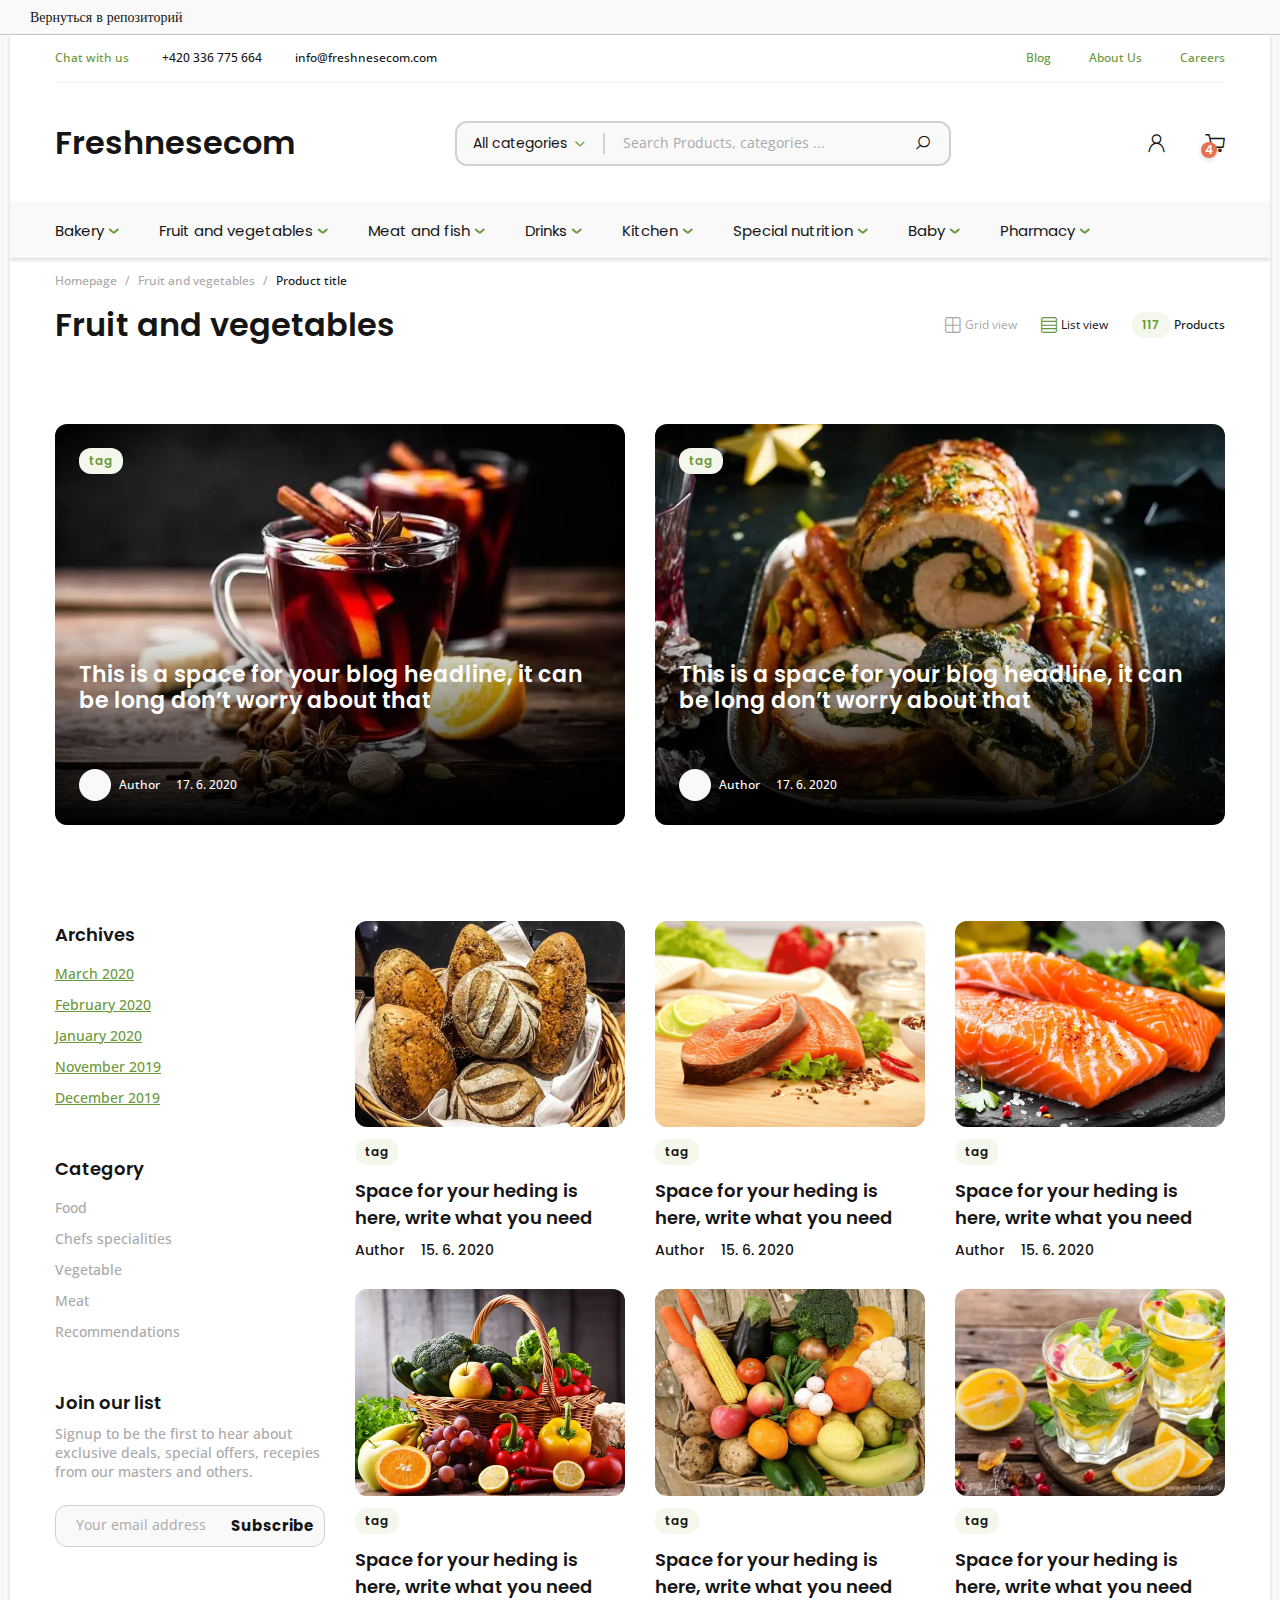
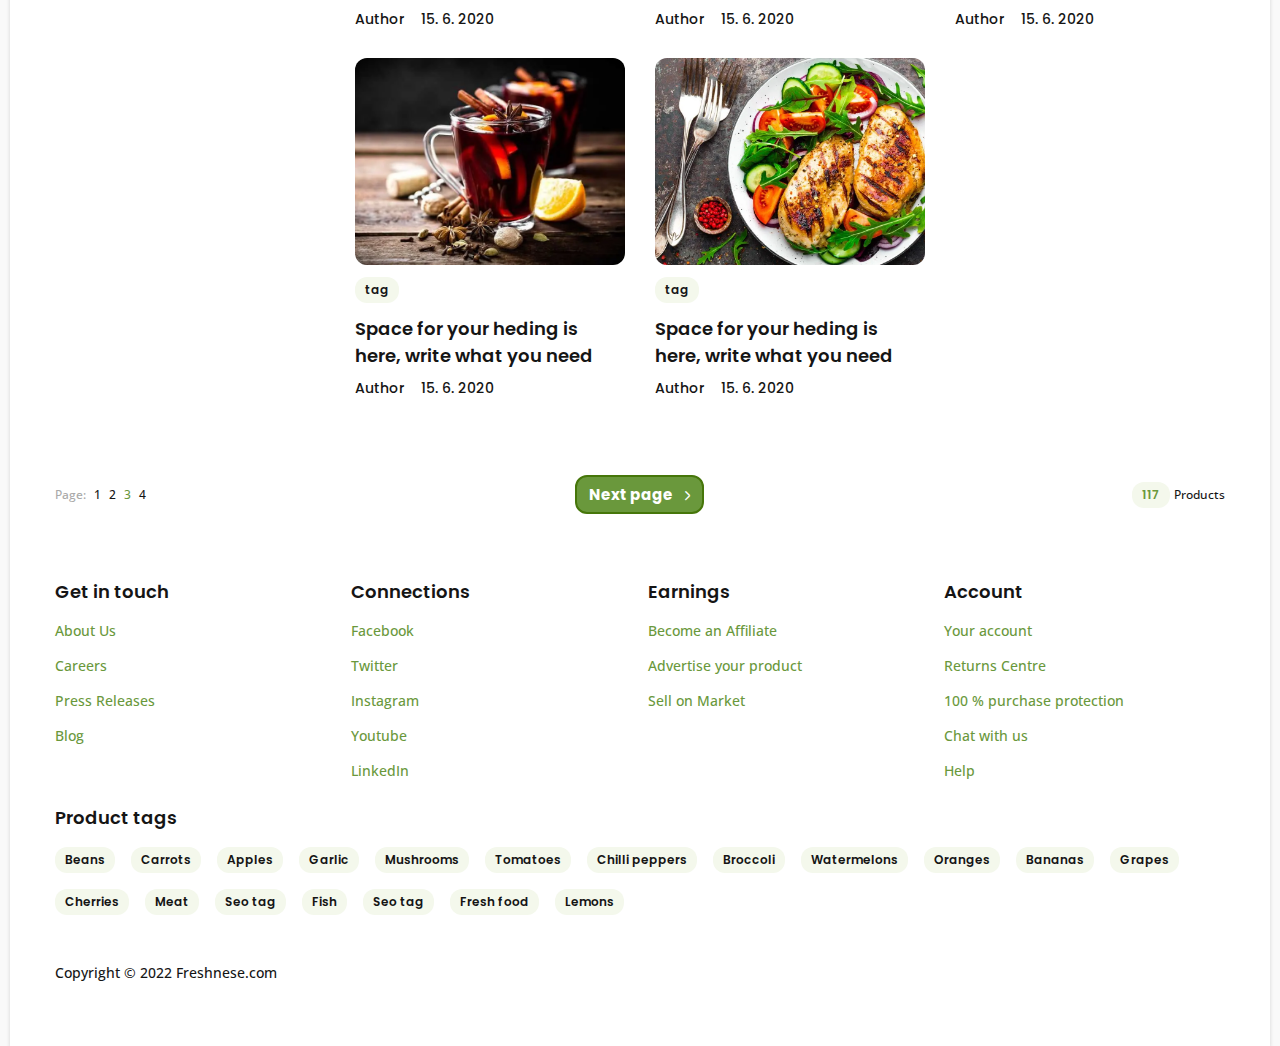
==== commit 8e2012a6: "Update blog.html" ====
--- a/blog.html
+++ b/blog.html
@@ -13,6 +13,9 @@
 </head>
 
 <body>
+	<div class="back-to-repository" style="padding:10px 10px 10px 30px;border-bottom:1px solid rgba(0, 0, 0, 0.2);">
+		<a href="https://github.com/sergeybespyatov/demo-3.git" style="font-width:bold;font-size:14px">Вернуться в репозиторий</a>
+	</div>
 	<div class="loading">
 		<img src="img/icons/loading.gif" alt="">
 	</div>
@@ -830,4 +833,4 @@
 	<script src="js/app.min.js?_v=20220222182435"></script>
 </body>
 
-</html>+</html>
